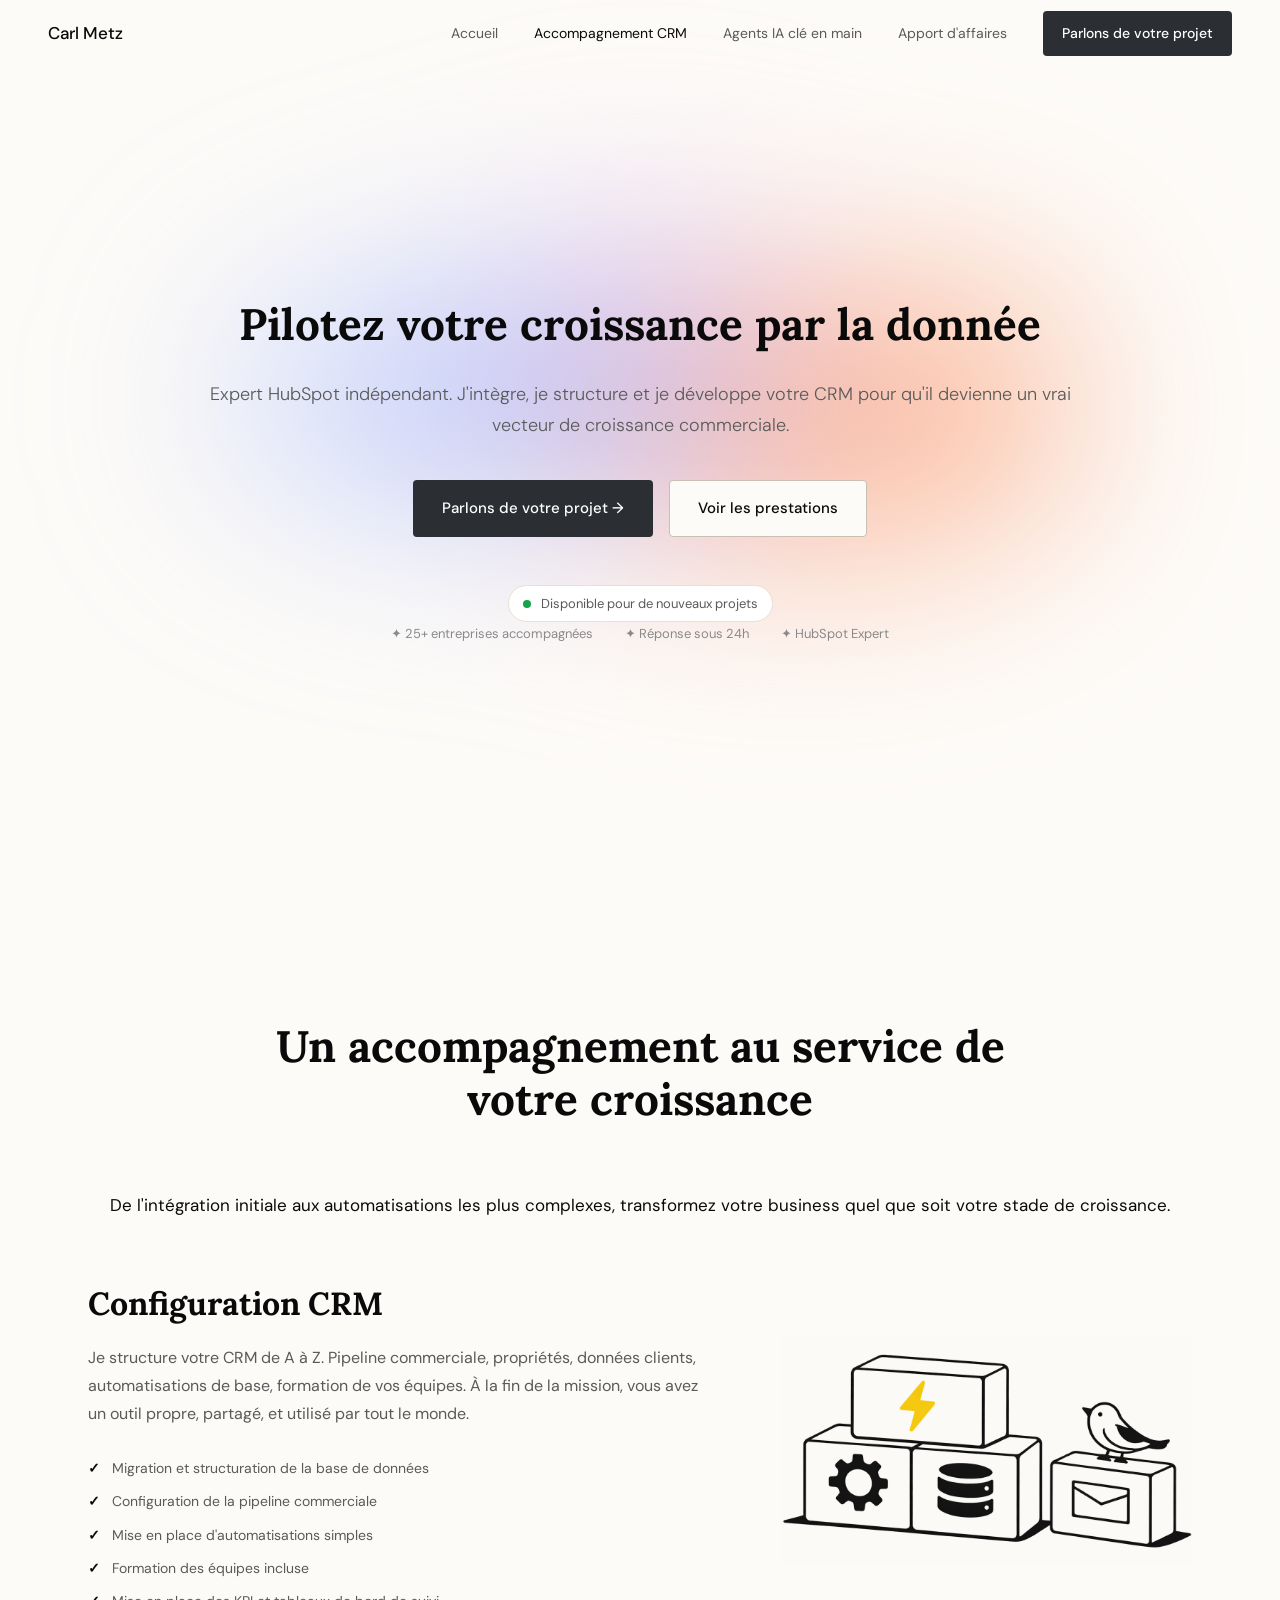
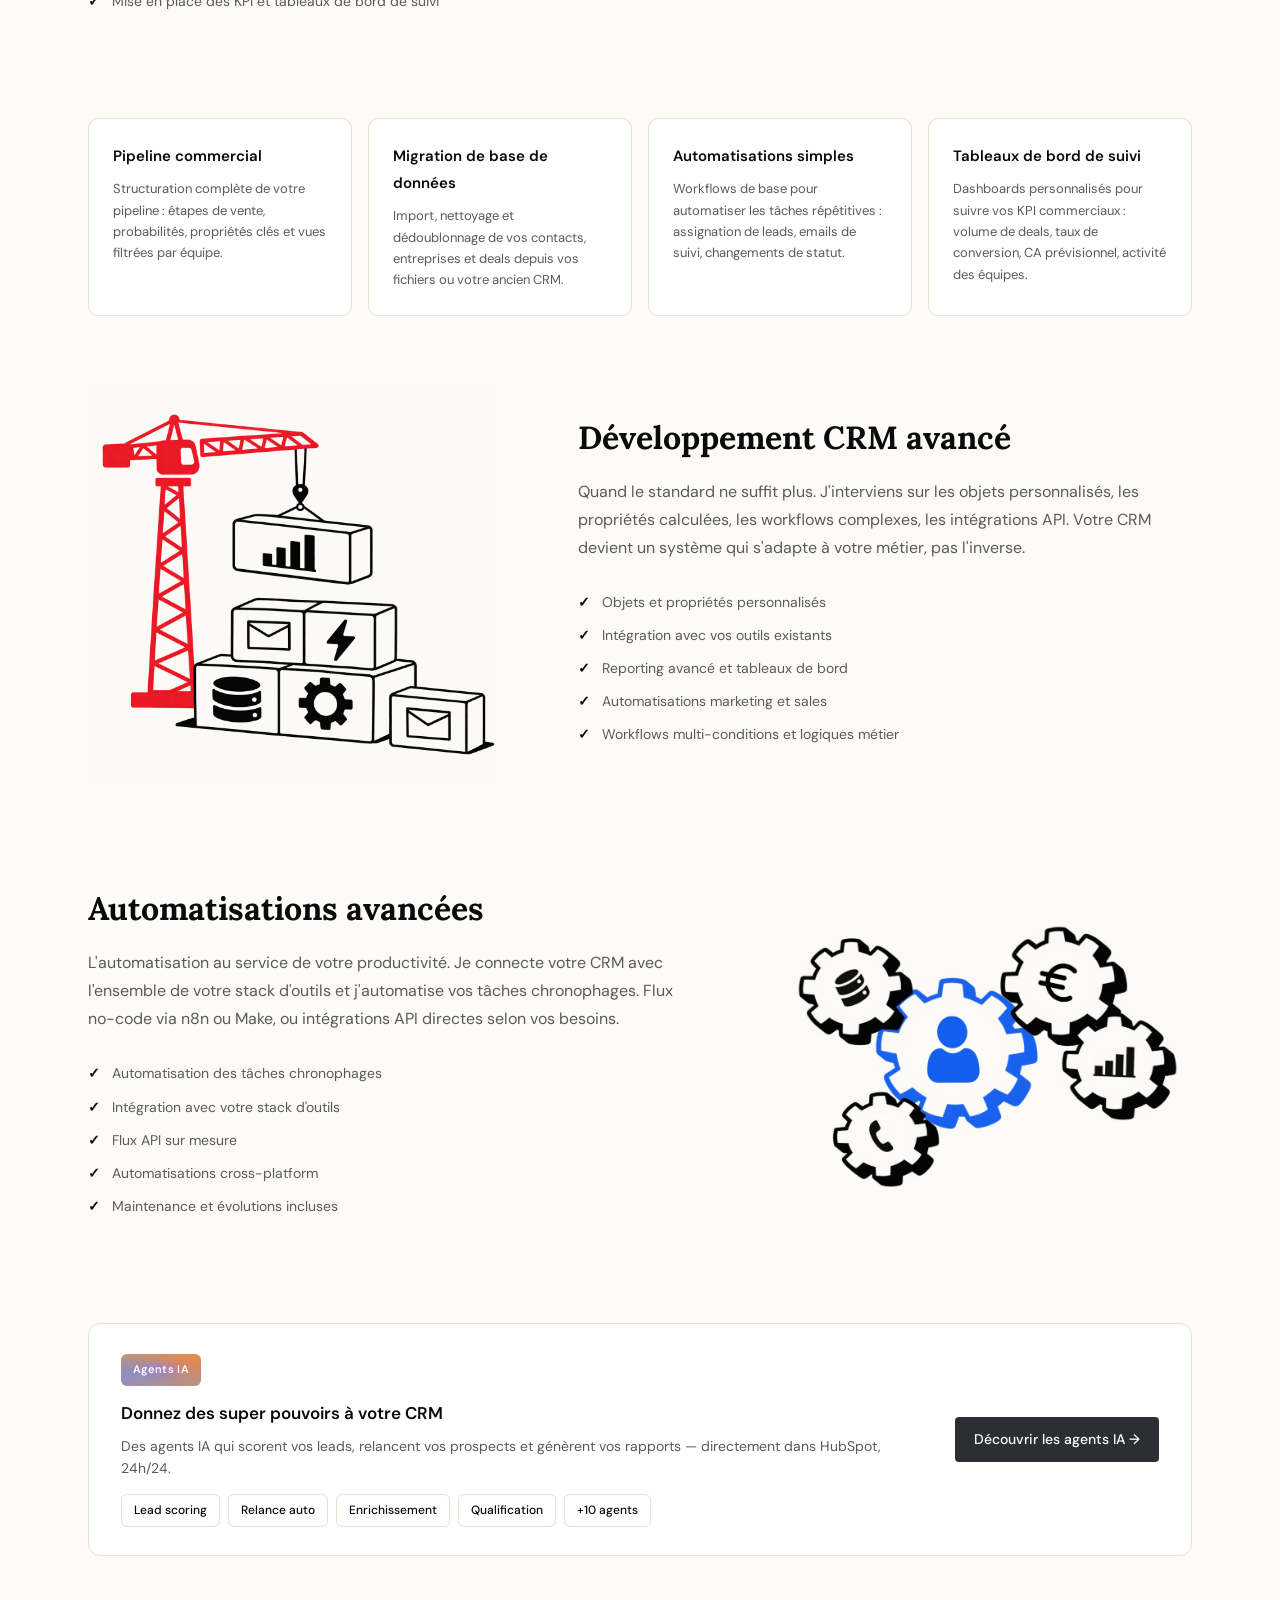
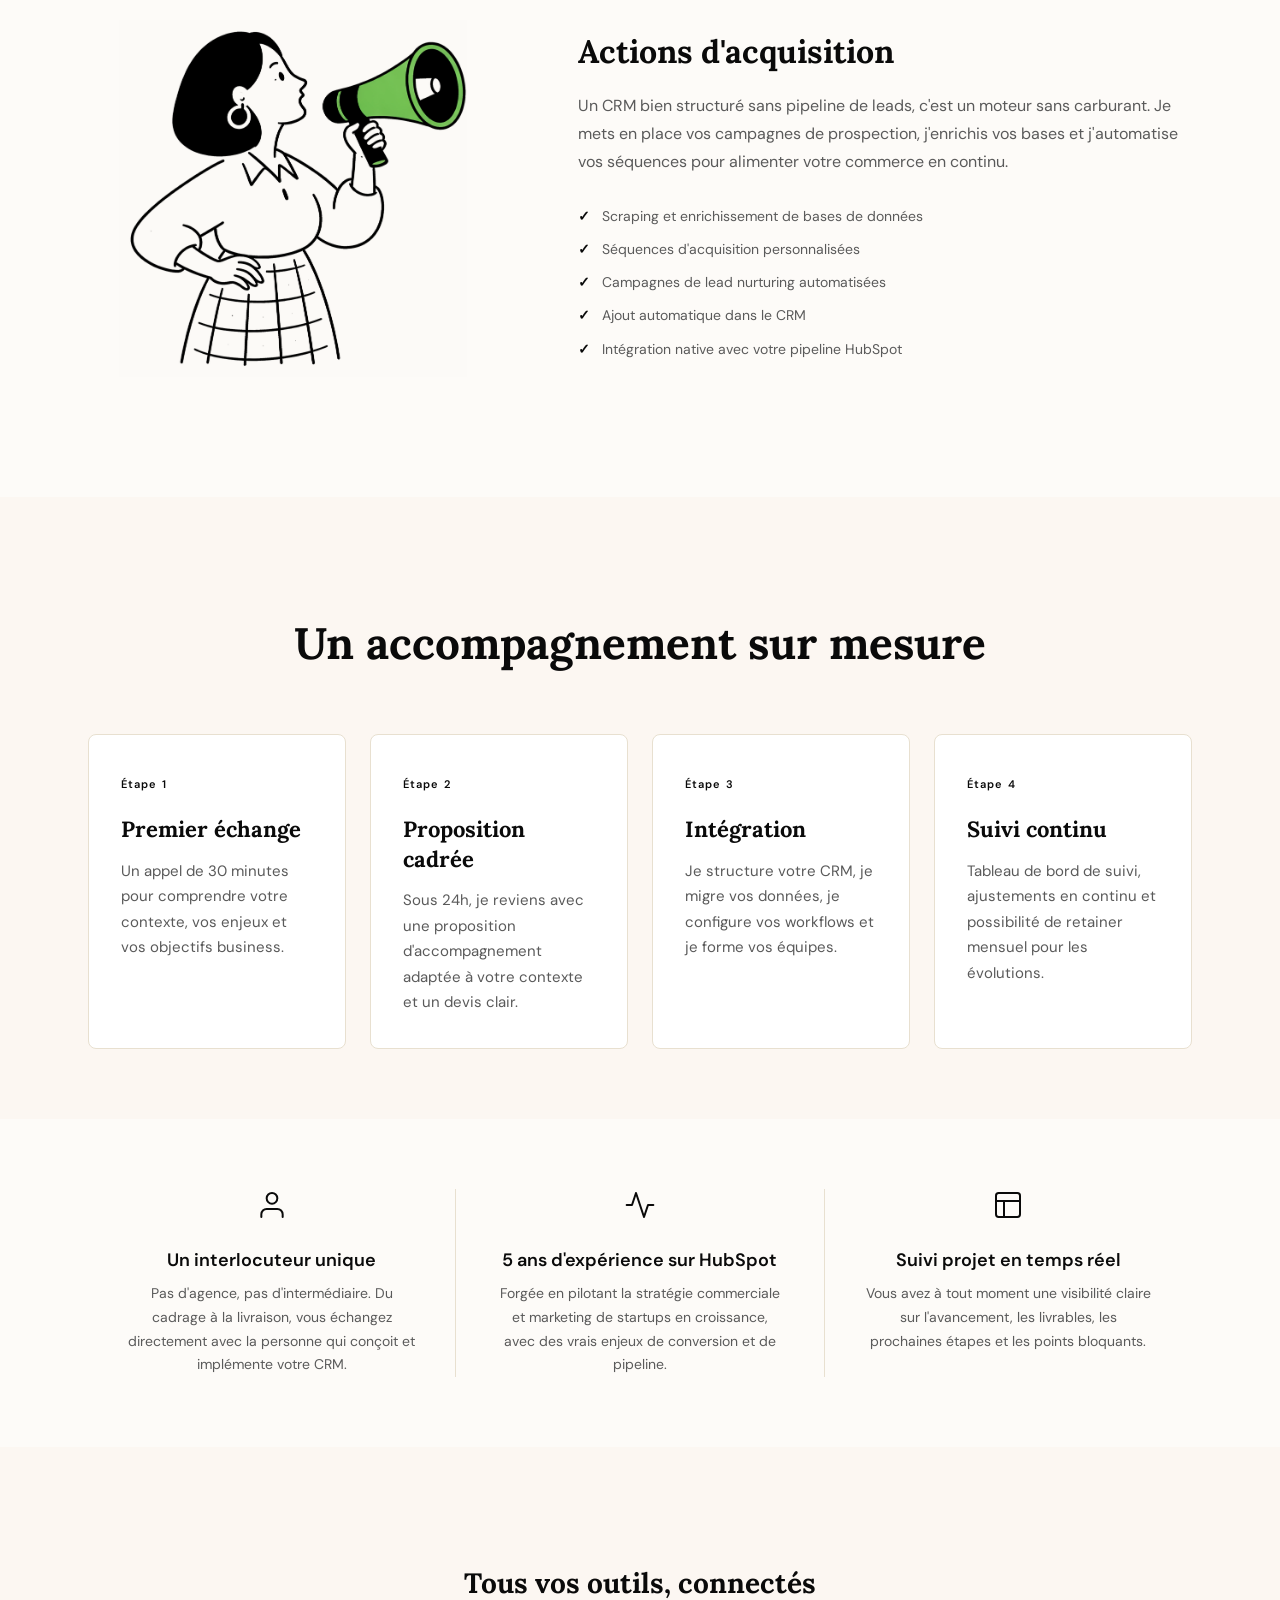
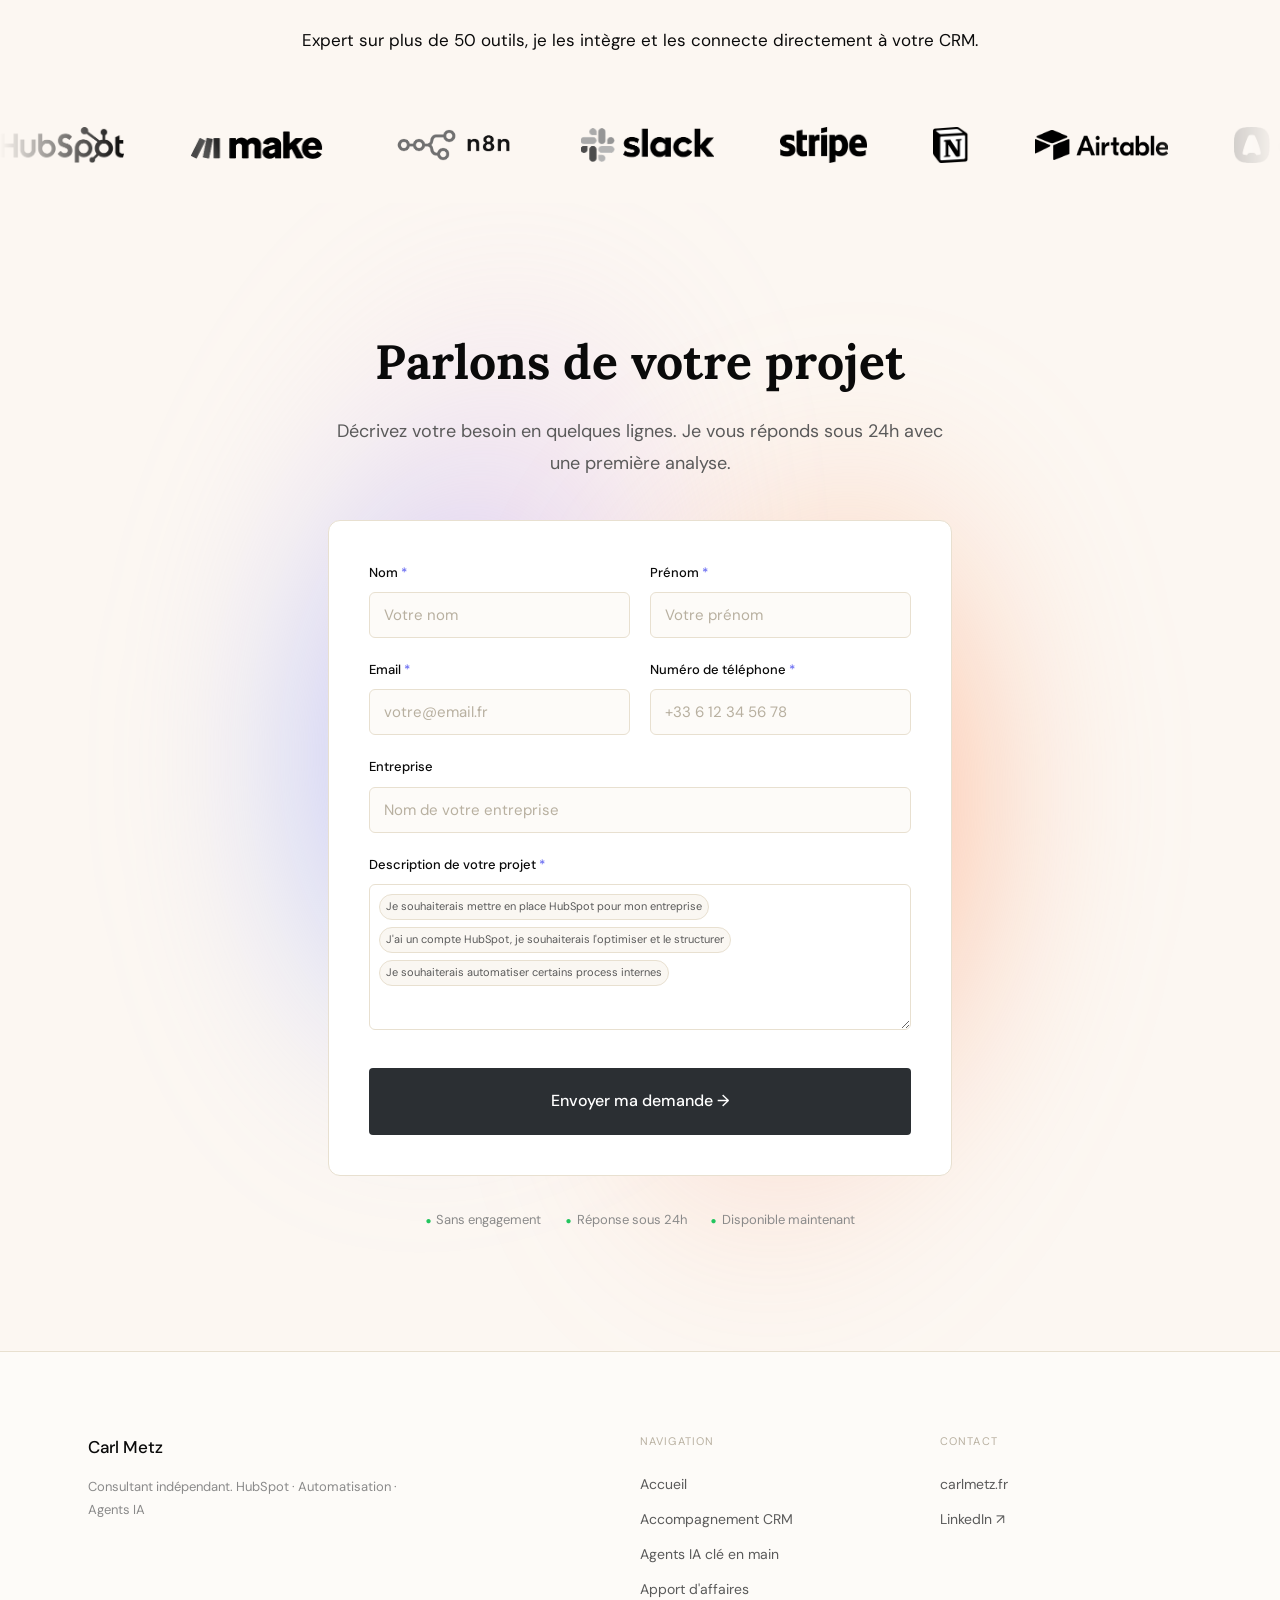
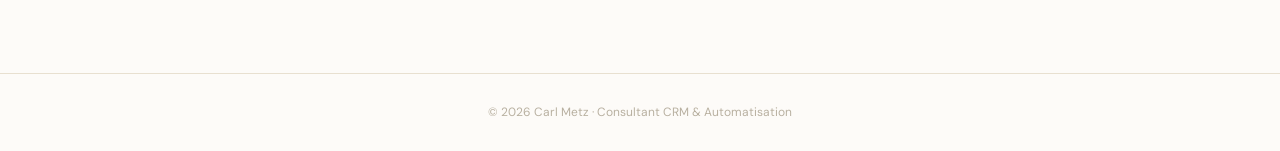
==== accompagnement-crm/index.html @ 0676c96d "Clean URLs: switch from .html files to folder-based routes - Move pages into their own folders (acco" ====
<!DOCTYPE html>
<html lang="fr">
<head>
  <meta charset="UTF-8">
  <title>Accompagnement CRM HubSpot, Carl Metz</title>
  <meta name="description" content="Expert HubSpot indépendant. J'intègre, je structure et je développe votre CRM pour qu'il devienne un vrai vecteur de croissance. Réponse sous 24h.">
  <meta name="viewport" content="width=device-width, initial-scale=1">
  <link rel="canonical" href="https://carlmetz.fr/accompagnement-crm">
  <meta property="og:title" content="Accompagnement CRM HubSpot, Carl Metz">
  <meta property="og:description" content="Expert HubSpot indépendant. J'intègre, je structure et je développe votre CRM pour qu'il devienne un vrai vecteur de croissance.">
  <link rel="preconnect" href="https://fonts.googleapis.com">
  <link rel="preconnect" href="https://fonts.gstatic.com" crossorigin>
  <link href="https://fonts.googleapis.com/css2?family=Lora:ital,wght@0,400;0,700;1,400;1,700&family=DM+Sans:wght@300;400;500;600&display=swap" rel="stylesheet">
  <link rel="stylesheet" href="../style.css">
</head>
<body>

  <!-- HEADER -->
  <header id="header">
    <div class="header-inner">
      <a href="../" class="brand">Carl Metz</a>
      <nav class="nav-desktop">
        <a href="../">Accueil</a>
        <a href="../accompagnement-crm/" class="active">Accompagnement CRM</a>
        <a href="../#agents-ia">Agents IA clé en main</a>
        <a href="../apport-affaires/">Apport d'affaires</a>
        <a href="#contact" class="btn btn-primary btn-sm">Parlons de votre projet</a>
      </nav>
      <button class="nav-toggle" aria-label="Menu">
        <span></span><span></span><span></span>
      </button>
    </div>
    <div class="nav-mobile">
      <a href="../">Accueil</a>
      <a href="../accompagnement-crm/">Accompagnement CRM</a>
      <a href="../#agents-ia">Agents IA clé en main</a>
      <a href="../apport-affaires/">Apport d'affaires</a>
      <a href="#contact">Parlons de votre projet</a>
    </div>
  </header>

  <!-- HERO -->
  <section class="hero reveal">
    <div class="container hero-centered">
      <h1>Pilotez votre croissance par la donnée</h1>
      <p class="lede">Expert HubSpot indépendant. J'intègre, je structure et je développe votre CRM pour qu'il devienne un vrai vecteur de croissance commerciale.</p>
      <div class="hero-ctas">
        <a href="#contact" class="btn btn-primary">Parlons de votre projet →</a>
        <a href="#prestations" class="btn btn-outline">Voir les prestations</a>
      </div>
      <div class="pill">
        <span class="pulse"></span>
        Disponible pour de nouveaux projets
      </div>
      <div class="badges">
        <span>✦ 25+ entreprises accompagnées</span>
        <span>✦ Réponse sous 24h</span>
        <span>✦ HubSpot Expert</span>
      </div>
    </div>
  </section>

  <!-- PRESTATIONS DÉTAILLÉES -->
  <section id="prestations" class="section reveal">
    <div class="container">
      <div class="section-head">
        <h2 class="section-title centered">Un accompagnement au service de votre croissance</h2>
        <p class="lede centered">De l'intégration initiale aux automatisations les plus complexes, transformez votre business quel que soit votre stade de croissance.</p>
      </div>

      <div class="presta-block">
        <div class="presta-text">
          <h3>Configuration CRM</h3>
          <p>Je structure votre CRM de A à Z. Pipeline commerciale, propriétés, données clients, automatisations de base, formation de vos équipes. À la fin de la mission, vous avez un outil propre, partagé, et utilisé par tout le monde.</p>
          <ul class="checks">
            <li>Migration et structuration de la base de données</li>
            <li>Configuration de la pipeline commerciale</li>
            <li>Mise en place d'automatisations simples</li>
            <li>Formation des équipes incluse</li>
            <li>Mise en place des KPI et tableaux de bord de suivi</li>
          </ul>
        </div>
        <div class="presta-visual presta-visual--plain">
          <div class="visual-frame">
            <img src="../Asset/CRM Brique small V3.png" alt="Configuration HubSpot" class="presta-visual-img presta-visual-img--darken">
          </div>
        </div>
      </div>

      <div class="deliverables-grid">
        <div class="deliverable-card">
          <h4>Pipeline commercial</h4>
          <p>Structuration complète de votre pipeline : étapes de vente, probabilités, propriétés clés et vues filtrées par équipe.</p>
        </div>
        <div class="deliverable-card">
          <h4>Migration de base de données</h4>
          <p>Import, nettoyage et dédoublonnage de vos contacts, entreprises et deals depuis vos fichiers ou votre ancien CRM.</p>
        </div>
        <div class="deliverable-card">
          <h4>Automatisations simples</h4>
          <p>Workflows de base pour automatiser les tâches répétitives : assignation de leads, emails de suivi, changements de statut.</p>
        </div>
        <div class="deliverable-card">
          <h4>Tableaux de bord de suivi</h4>
          <p>Dashboards personnalisés pour suivre vos KPI commerciaux : volume de deals, taux de conversion, CA prévisionnel, activité des équipes.</p>
        </div>
      </div>

      <div class="presta-block reverse">
        <div class="presta-text">
          <h3>Développement CRM avancé</h3>
          <p>Quand le standard ne suffit plus. J'interviens sur les objets personnalisés, les propriétés calculées, les workflows complexes, les intégrations API. Votre CRM devient un système qui s'adapte à votre métier, pas l'inverse.</p>
          <ul class="checks">
            <li>Objets et propriétés personnalisés</li>
            <li>Intégration avec vos outils existants</li>
            <li>Reporting avancé et tableaux de bord</li>
            <li>Automatisations marketing et sales</li>
            <li>Workflows multi-conditions et logiques métier</li>
          </ul>
        </div>
        <div class="presta-visual presta-visual--plain">
          <div class="visual-frame">
            <img src="../Asset/CRM Grue 3.png" alt="Développement CRM avancé" class="presta-visual-img presta-visual-img--darken">
          </div>
        </div>
      </div>

      <div class="presta-block">
        <div class="presta-text">
          <h3>Automatisations avancées</h3>
          <p>L'automatisation au service de votre productivité. Je connecte votre CRM avec l'ensemble de votre stack d'outils et j'automatise vos tâches chronophages. Flux no-code via n8n ou Make, ou intégrations API directes selon vos besoins.</p>
          <ul class="checks">
            <li>Automatisation des tâches chronophages</li>
            <li>Intégration avec votre stack d'outils</li>
            <li>Flux API sur mesure</li>
            <li>Automatisations cross-platform</li>
            <li>Maintenance et évolutions incluses</li>
          </ul>
        </div>
        <div class="presta-visual presta-visual--plain">
          <div class="visual-frame">
            <img src="../Asset/Engrenage 2.jpg" alt="Automatisations avancées" class="presta-visual-img presta-visual-img--darken" style="width: 93%;">
          </div>
        </div>
      </div>

      <!-- BLOC IA SUPERPOWER -->
      <div class="superpower-block">
        <div class="superpower-left">
          <span class="superpower-badge">Agents IA</span>
          <h4>Donnez des super pouvoirs à votre CRM</h4>
          <p>Des agents IA qui scorent vos leads, relancent vos prospects et génèrent vos rapports — directement dans HubSpot, 24h/24.</p>
          <div class="superpower-tags">
            <span class="superpower-tag">Lead scoring</span>
            <span class="superpower-tag">Relance auto</span>
            <span class="superpower-tag">Enrichissement</span>
            <span class="superpower-tag">Qualification</span>
            <span class="superpower-tag">+10 agents</span>
          </div>
        </div>
        <a href="../#agents-ia" class="btn btn-primary btn-sm">Découvrir les agents IA →</a>
      </div>

      <div class="presta-block reverse">
        <div class="presta-text">
          <h3>Actions d'acquisition</h3>
          <p>Un CRM bien structuré sans pipeline de leads, c'est un moteur sans carburant. Je mets en place vos campagnes de prospection, j'enrichis vos bases et j'automatise vos séquences pour alimenter votre commerce en continu.</p>
          <ul class="checks">
            <li>Scraping et enrichissement de bases de données</li>
            <li>Séquences d'acquisition personnalisées</li>
            <li>Campagnes de lead nurturing automatisées</li>
            <li>Ajout automatique dans le CRM</li>
            <li>Intégration native avec votre pipeline HubSpot</li>
          </ul>
        </div>
        <div class="presta-visual presta-visual--plain">
          <div class="visual-frame">
            <img src="../Asset/Megaphone.jpg" alt="Actions d'acquisition" class="presta-visual-img presta-visual-img--darken" style="width: 85%;">
          </div>
        </div>
      </div>
    </div>
  </section>

  <!-- PROCESS -->
  <section class="section section-alt reveal" style="padding-bottom: 70px;">
    <div class="container">
      <div class="section-head">
        <h2 class="section-title centered">Un accompagnement sur mesure</h2>
      </div>
      <div class="grid-4">
        <div class="card">
          <span class="card-number">Étape 1</span>
          <h3>Premier échange</h3>
          <p>Un appel de 30 minutes pour comprendre votre contexte, vos enjeux et vos objectifs business.</p>
        </div>
        <div class="card">
          <span class="card-number">Étape 2</span>
          <h3>Proposition cadrée</h3>
          <p>Sous 24h, je reviens avec une proposition d'accompagnement adaptée à votre contexte et un devis clair.</p>
        </div>
        <div class="card">
          <span class="card-number">Étape 3</span>
          <h3>Intégration</h3>
          <p>Je structure votre CRM, je migre vos données, je configure vos workflows et je forme vos équipes.</p>
        </div>
        <div class="card">
          <span class="card-number">Étape 4</span>
          <h3>Suivi continu</h3>
          <p>Tableau de bord de suivi, ajustements en continu et possibilité de retainer mensuel pour les évolutions.</p>
        </div>
      </div>
    </div>
  </section>

  <!-- POURQUOI MOI -->
  <section class="section reveal" style="padding-top: 70px; padding-bottom: 70px;">
    <div class="container">
      <div class="pillars">
        <div class="pillar">
          <svg class="pillar-icon" viewBox="0 0 24 24" fill="none" stroke="currentColor" stroke-width="1.5" stroke-linecap="round" stroke-linejoin="round"><path d="M20 21v-2a4 4 0 0 0-4-4H8a4 4 0 0 0-4 4v2"/><circle cx="12" cy="7" r="4"/></svg>
          <h3>Un interlocuteur unique</h3>
          <p>Pas d'agence, pas d'intermédiaire. Du cadrage à la livraison, vous échangez directement avec la personne qui conçoit et implémente votre CRM.</p>
        </div>
        <div class="pillar-sep"></div>
        <div class="pillar">
          <svg class="pillar-icon" viewBox="0 0 24 24" fill="none" stroke="currentColor" stroke-width="1.5" stroke-linecap="round" stroke-linejoin="round"><polyline points="22 12 18 12 15 21 9 3 6 12 2 12"/></svg>
          <h3>5 ans d'expérience sur HubSpot</h3>
          <p>Forgée en pilotant la stratégie commerciale et marketing de startups en croissance, avec des vrais enjeux de conversion et de pipeline.</p>
        </div>
        <div class="pillar-sep"></div>
        <div class="pillar">
          <svg class="pillar-icon" viewBox="0 0 24 24" fill="none" stroke="currentColor" stroke-width="1.5" stroke-linecap="round" stroke-linejoin="round"><rect x="3" y="3" width="18" height="18" rx="2" ry="2"/><line x1="3" y1="9" x2="21" y2="9"/><line x1="9" y1="21" x2="9" y2="9"/></svg>
          <h3>Suivi projet en temps réel</h3>
          <p>Vous avez à tout moment une visibilité claire sur l'avancement, les livrables, les prochaines étapes et les points bloquants.</p>
        </div>
      </div>
    </div>
  </section>

  <!-- STACK TECHNIQUE -->
  <section class="section section-alt reveal" style="padding-bottom: 40px;">
    <div class="container center">
      <h2 class="section-title centered" style="margin-bottom: 24px; font-size: 28px;">Tous vos outils, connectés</h2>
      <p class="lede centered" style="margin-bottom: 72px;">Expert sur plus de 50 outils, je les intègre et les connecte directement à votre CRM.</p>
    </div>
    <div class="tools-marquee">
        <div class="tools-track">
          <img src="../Asset/Tools/Hubspot.png" alt="HubSpot">
          <img src="../Asset/Tools/Make.png" alt="Make">
          <img src="../Asset/Tools/N8N.png" alt="n8n">
          <img src="../Asset/Tools/Slack.png" alt="Slack">
          <img src="../Asset/Tools/Stripe.png" alt="Stripe">
          <img src="../Asset/Tools/Notion.png" alt="Notion">
          <img src="../Asset/Tools/Airtable.png" alt="Airtable">
          <img src="../Asset/Tools/Aircall.png" alt="Aircall">
          <img src="../Asset/Tools/Pennylane.png" alt="Pennylane">
          <img src="../Asset/Tools/Bubble.png" alt="Bubble">
          <img src="../Asset/Tools/Wrike.png" alt="Wrike">
          <!-- Duplicated for infinite loop -->
          <img src="../Asset/Tools/Hubspot.png" alt="HubSpot" aria-hidden="true">
          <img src="../Asset/Tools/Make.png" alt="Make" aria-hidden="true">
          <img src="../Asset/Tools/N8N.png" alt="n8n" aria-hidden="true">
          <img src="../Asset/Tools/Slack.png" alt="Slack" aria-hidden="true">
          <img src="../Asset/Tools/Stripe.png" alt="Stripe" aria-hidden="true">
          <img src="../Asset/Tools/Notion.png" alt="Notion" aria-hidden="true">
          <img src="../Asset/Tools/Airtable.png" alt="Airtable" aria-hidden="true">
          <img src="../Asset/Tools/Aircall.png" alt="Aircall" aria-hidden="true">
          <img src="../Asset/Tools/Pennylane.png" alt="Pennylane" aria-hidden="true">
          <img src="../Asset/Tools/Bubble.png" alt="Bubble" aria-hidden="true">
          <img src="../Asset/Tools/Wrike.png" alt="Wrike" aria-hidden="true">
        </div>
      </div>
  </section>

  <!-- CTA FINAL (loaded from component) -->
  <div data-component="contact-section"></div>

  <!-- FOOTER -->
  <footer>
    <div class="container footer-grid">
      <div>
        <div class="brand">Carl Metz</div>
        <p class="footer-tag">Consultant indépendant. HubSpot · Automatisation · Agents IA</p>
      </div>
      <div>
        <p class="footer-head">Navigation</p>
        <ul>
          <li><a href="../">Accueil</a></li>
          <li><a href="../accompagnement-crm/">Accompagnement CRM</a></li>
          <li><a href="../#agents-ia">Agents IA clé en main</a></li>
          <li><a href="../apport-affaires/">Apport d'affaires</a></li>
        </ul>
      </div>
      <div>
        <p class="footer-head">Contact</p>
        <ul>
          <li>carlmetz.fr</li>
          <li><a href="https://linkedin.com/in/carl-metz" target="_blank" rel="noopener">LinkedIn ↗</a></li>
        </ul>
      </div>
    </div>
    <div class="footer-bottom">© 2026 Carl Metz · Consultant CRM & Automatisation</div>
  </footer>

  <script src="../components/loader.js"></script>
  <script src="../script.js"></script>
  <script src="../tracker.js"></script>
</body>
</html>
---- style.css ----
/* ============================================
   PALETTE
   ----
   bg-main:    #FDFBF8  (cream)
   bg-alt:     #F5F0E5  (slightly darker cream)
   bg-card:    #FFFFFF
   border:     #E8E0D0  (warm beige)
   text-1:     #0a0a0a  (near black)
   text-2:     #5a5a5a  (mid gray)
   text-3:     #8a8a8a  (light gray)
   text-4:     #b8b0a0  (very muted, warm)
   accent:     #6366f1  (indigo)
   success:    #16a34a
   ============================================ */

/* ============================================
   RESET & BASE
   ============================================ */
*, *::before, *::after { box-sizing: border-box; margin: 0; padding: 0; }
html { scroll-behavior: smooth; }
body {
  background: #FDFBF8;
  color: #0a0a0a;
  font-family: 'DM Sans', -apple-system, BlinkMacSystemFont, sans-serif;
  font-size: 17px;
  line-height: 1.8;
  font-weight: 400;
  -webkit-font-smoothing: antialiased;
  overflow-x: hidden;
}
a { color: inherit; text-decoration: none; }
ul { list-style: none; }
button { background: none; border: none; color: inherit; cursor: pointer; font: inherit; }
img { max-width: 100%; display: block; }

h1, h2, h3 {
  font-family: 'Lora', Georgia, serif;
  font-weight: 700;
  font-style: normal;
  color: #0a0a0a;
  line-height: 1.2;
}

/* ============================================
   LAYOUT
   ============================================ */
.container {
  max-width: 1200px;
  margin: 0 auto;
  padding: 0 48px;
}
.container.narrow { max-width: 720px; }
.container.center { text-align: center; }

.section {
  padding: 120px 0;
}
.section-alt { background: #FCF7F2; }

.section-head {
  text-align: center;
  margin-bottom: 64px;
}
.section-title {
  font-family: 'Lora', serif;
  font-weight: 700;
  font-size: 44px;
  line-height: 1.2;
  color: #0a0a0a;
}
.section-title.centered { text-align: center; margin: 0 auto 64px; max-width: 820px; }

.label {
  display: inline-block;
  font-family: 'DM Sans', sans-serif;
  font-size: 11px;
  font-weight: 500;
  color: #6366f1;
  letter-spacing: 0.1em;
  text-transform: uppercase;
  margin-bottom: 20px;
}

/* ============================================
   BUTTONS
   ============================================ */
.btn {
  display: inline-block;
  font-family: 'DM Sans', sans-serif;
  font-size: 15px;
  font-weight: 500;
  padding: 14px 28px;
  border-radius: 4px;
  border: 1px solid transparent;
  transition: all 0.2s ease;
  cursor: pointer;
}
.btn-primary {
  background: #2b2f33;
  color: #ffffff;
}
.btn-primary:hover { background: #1a1d20; }
.btn-outline {
  background: #FDFBF8;
  border: 1px solid #c8c0b0;
  color: #0a0a0a;
}
.btn-outline:hover { border-color: #0a0a0a; }
.btn-sm { padding: 9px 18px; font-size: 14px; }
.btn-lg { padding: 18px 36px; font-size: 16px; }
.btn-block { width: 100%; }

/* ============================================
   HEADER
   ============================================ */
#header {
  position: fixed;
  top: 0; left: 0; right: 0;
  z-index: 100;
  height: 68px;
  background: transparent;
  border-bottom: 1px solid transparent;
  transition: background 0.3s ease, border-color 0.3s ease;
}
#header.scrolled {
  background: rgba(253, 251, 248, 0.9);
  border-bottom-color: #E8E0D0;
  backdrop-filter: blur(8px);
}
.header-inner {
  max-width: 1400px;
  height: 100%;
  margin: 0 auto;
  padding: 0 48px;
  display: flex;
  align-items: center;
  justify-content: space-between;
}
.brand {
  font-family: 'DM Sans', sans-serif;
  font-weight: 500;
  font-size: 17px;
  color: #0a0a0a;
}
.nav-desktop {
  display: flex;
  align-items: center;
  gap: 36px;
}
.nav-desktop a {
  font-family: 'DM Sans', sans-serif;
  font-size: 14px;
  color: #5a5a5a;
  transition: color 0.2s;
}
.nav-desktop a:hover { color: #0a0a0a; }
.nav-desktop a.active { color: #0a0a0a; }
.nav-desktop a.btn { color: #fff; }
.nav-desktop a.btn:hover { color: #fff; }

.nav-toggle {
  display: none;
  flex-direction: column;
  gap: 5px;
  padding: 8px;
}
.nav-toggle span {
  display: block;
  width: 22px;
  height: 2px;
  background: #0a0a0a;
  transition: 0.3s;
}
.nav-mobile {
  display: none;
  position: fixed;
  top: 68px; left: 0; right: 0;
  background: #FDFBF8;
  border-bottom: 1px solid #E8E0D0;
  padding: 24px 48px 32px;
  flex-direction: column;
  gap: 20px;
}
.nav-mobile.open { display: flex; }
.nav-mobile a {
  font-family: 'DM Sans', sans-serif;
  font-size: 17px;
  color: #0a0a0a;
  padding: 8px 0;
  border-bottom: 1px solid #E8E0D0;
}

/* ============================================
   HERO
   ============================================ */
.hero {
  position: relative;
  min-height: 100vh;
  display: flex;
  align-items: center;
  padding: 140px 0 80px;
  overflow: hidden;
  isolation: isolate;
}
/* Colored gradient blobs concentrés au centre */
.hero::before {
  content: "";
  position: absolute;
  top: 44%;
  left: 50%;
  width: 70%;
  height: 75%;
  transform: translate(-50%, -50%);
  z-index: -1;
  background:
    radial-gradient(ellipse at 30% 50%, rgba(150, 175, 255, 0.70) 0%, transparent 38%),
    radial-gradient(ellipse at 50% 45%, rgba(215, 170, 235, 0.65) 0%, transparent 40%),
    radial-gradient(ellipse at 68% 55%, rgba(255, 165, 120, 0.70) 0%, transparent 40%),
    radial-gradient(ellipse at 80% 50%, rgba(245, 140, 100, 0.55) 0%, transparent 38%);
  filter: blur(90px);
  pointer-events: none;
}
.hero-centered {
  max-width: 1200px;
  margin: 0 auto;
  text-align: center;
  display: flex;
  flex-direction: column;
  align-items: center;
}
.pill {
  display: inline-flex;
  align-items: center;
  gap: 10px;
  padding: 6px 14px;
  border-radius: 99px;
  border: 1px solid #E8E0D0;
  background: #FFFFFF;
  color: #5a5a5a;
  font-size: 13px;
  font-family: 'DM Sans', sans-serif;
  margin-top: 8px;
  margin-bottom: 0;
}
.pulse {
  width: 8px;
  height: 8px;
  background: #16a34a;
  border-radius: 50%;
  animation: pulse 2s ease-in-out infinite;
}
@keyframes pulse {
  0%, 100% { transform: scale(1); opacity: 1; }
  50% { transform: scale(1.3); opacity: 0.5; }
}
.hero h1 {
  font-family: 'Lora', serif;
  font-weight: 700;
  font-size: 44px;
  line-height: 1.2;
  color: #0a0a0a;
  margin-bottom: 28px;
  max-width: 1200px;
}
.hero .lede {
  font-family: 'DM Sans', sans-serif;
  font-weight: 300;
  font-size: 18px;
  color: #5a5a5a;
  max-width: 900px;
  line-height: 1.7;
  margin-bottom: 40px;
}
.lede strong {
  font-weight: 700;
  color: #333333;
}
.hero-ctas {
  display: flex;
  gap: 16px;
  margin-bottom: 40px;
  flex-wrap: wrap;
  justify-content: center;
}
.badges {
  display: flex;
  gap: 32px;
  flex-wrap: wrap;
  justify-content: center;
  font-family: 'DM Sans', sans-serif;
  font-size: 13px;
  color: #8a8a8a;
  margin-bottom: 16px;
}

/* ============================================
   PAGE SUB-HERO (sub-pages)
   ============================================ */
.page-eyebrow {
  display: inline-block;
  font-family: 'DM Sans', sans-serif;
  font-size: 12px;
  font-weight: 500;
  color: #6366f1;
  letter-spacing: 0.12em;
  text-transform: uppercase;
  margin-bottom: 24px;
  padding: 6px 14px;
  border: 1px solid #E8E0D0;
  background: rgba(255, 255, 255, 0.6);
  border-radius: 99px;
}

.big-intro {
  font-family: 'DM Sans', sans-serif;
  font-size: 19px;
  color: #5a5a5a;
  line-height: 1.75;
  margin-top: 24px;
}

/* ============================================
   PRESTATIONS BLOCKS (alternating)
   ============================================ */
.presta-block {
  display: grid;
  grid-template-columns: 3fr 2fr;
  gap: 80px;
  align-items: center;
  margin-bottom: 100px;
}
.presta-block:last-child { margin-bottom: 0; }
.presta-block.reverse {
  grid-template-columns: 2fr 3fr;
}
.presta-block.reverse .presta-text { order: 2; }
.presta-block.reverse .presta-visual { order: 1; }

.presta-num {
  display: inline-block;
  font-family: 'DM Sans', sans-serif;
  font-size: 12px;
  font-weight: 600;
  color: #6366f1;
  letter-spacing: 0.12em;
  margin-bottom: 16px;
}
.presta-text h3 {
  font-family: 'Lora', serif;
  font-weight: 700;
  font-size: 32px;
  color: #0a0a0a;
  margin-bottom: 20px;
  line-height: 1.25;
}
.presta-text p {
  font-family: 'DM Sans', sans-serif;
  font-size: 16px;
  color: #5a5a5a;
  line-height: 1.75;
  margin-bottom: 24px;
}

.visual-frame {
  width: 100%;
  aspect-ratio: 4 / 3;
  background: #FFFFFF;
  border: 1px solid #E8E0D0;
  border-radius: 12px;
  display: flex;
  flex-direction: column;
  align-items: center;
  justify-content: center;
  gap: 16px;
}
.visual-icon {
  font-family: 'Lora', serif;
  font-size: 64px;
  color: #6366f1;
  line-height: 1;
}
.visual-label {
  font-family: 'DM Sans', sans-serif;
  font-size: 14px;
  color: #8a8a8a;
}

.presta-cards {
  margin-top: 70px;
  margin-bottom: 80px;
}
.presta-card {
  background: #FFFFFF;
  border: 1px solid #E8E0D0;
  border-radius: 10px;
  padding: 28px 24px;
}
.presta-card-icon {
  width: 36px;
  height: 36px;
  color: #0a0a0a;
  margin-bottom: 16px;
}
.presta-card-icon svg {
  width: 100%;
  height: 100%;
}
.presta-card h4 {
  font-family: 'Lora', serif;
  font-weight: 700;
  font-size: 20px;
  color: #0a0a0a;
  margin-bottom: 8px;
  line-height: 1.3;
}
.presta-card p {
  font-family: 'DM Sans', sans-serif;
  font-size: 15px;
  color: #5a5a5a;
  line-height: 1.6;
  margin: 0;
}

/* AGENTS CAROUSEL */
.agents-intro {
  font-family: 'Lora', serif;
  font-size: 32px;
  font-weight: 700;
  color: #0a0a0a;
  text-align: center;
  max-width: 900px;
  margin: 0 auto 40px;
  line-height: 1.3;
}
.agents-carousel {
  overflow: hidden;
  padding: 8px 0;
  margin-left: calc(-50vw + 50%);
  margin-right: calc(-50vw + 50%);
  width: 100vw;
}
.agents-track {
  display: flex;
  gap: 20px;
  animation: agents-scroll 80s linear infinite;
  width: max-content;
}
@keyframes agents-scroll {
  0% { transform: translateX(0); }
  100% { transform: translateX(-50%); }
}
.agent-card {
  flex-shrink: 0;
  width: 320px;
  background: #fff;
  border: 1px solid #E8E0D0;
  border-radius: 10px;
  padding: 24px;
}
.agent-card-icon {
  width: 32px;
  height: 32px;
  color: #0a0a0a;
  margin-bottom: 14px;
}
.agent-card-icon svg {
  width: 100%;
  height: 100%;
}
.agent-card h4 {
  font-family: 'Lora', serif;
  font-weight: 700;
  font-size: 18px;
  color: #0a0a0a;
  margin-bottom: 6px;
}
.agent-card p {
  font-family: 'DM Sans', sans-serif;
  font-size: 14px;
  color: #5a5a5a;
  line-height: 1.5;
  margin-bottom: 12px;
}
.agent-tag {
  display: inline-block;
  font-family: 'DM Sans', sans-serif;
  font-size: 11px;
  font-weight: 500;
  color: #ffffff;
  background: #0a0a0a;
  border-radius: 4px;
  padding: 3px 8px;
  margin-bottom: 10px;
}
.agent-price {
  font-family: 'DM Sans', sans-serif;
  font-size: 13px;
  font-weight: 600;
  color: #0a0a0a;
}

/* CATALOGUE BLOCK */
.catalogue-block {
  max-width: 85%;
  margin: 64px auto 0;
  background: #ffffff;
  border: 1px solid #E8E0D0;
  border-radius: 12px;
  padding: 48px 56px;
  text-align: center;
}
.catalogue-block h3 {
  font-family: 'Lora', serif;
  font-weight: 700;
  font-size: 28px;
  color: #0a0a0a;
  margin-bottom: 8px;
}
.catalogue-block p {
  font-family: 'DM Sans', sans-serif;
  font-size: 15px;
  color: #5a5a5a;
  margin-bottom: 32px;
}
.catalogue-content {
  display: grid;
  grid-template-columns: 2fr 3fr;
  gap: 52px;
  align-items: center;
}
.catalogue-visual img {
  width: 100%;
  height: auto;
  border-radius: 8px;
  display: block;
  mix-blend-mode: multiply;
  filter: contrast(1.05);
}
.catalogue-form input,
.catalogue-form .btn {
  width: 100%;
  padding: 14px 16px;
  border-radius: 6px;
  font-size: 15px;
  font-family: 'DM Sans', sans-serif;
}
.catalogue-form input {
  border: 1px solid #E8E0D0;
  background: #FDFBF8;
  color: #0a0a0a;
  transition: border-color 0.2s;
  margin-bottom: 10px;
}
.catalogue-form input::placeholder {
  color: #999;
}
.catalogue-form input:focus {
  outline: none;
  border-color: #0a0a0a;
}
.btn-white {
  background: #0a0a0a;
  color: #ffffff;
  font-weight: 600;
  border: 1px solid #0a0a0a;
  transition: background 0.4s ease, border-color 0.4s ease, transform 0.2s ease;
}
.btn-white:hover {
  background: #333;
}
.btn.btn-sent {
  background: #16a34a !important;
  border-color: #16a34a !important;
  color: #ffffff !important;
  pointer-events: none;
  animation: btn-sent-pop 0.5s ease;
}
.btn-check {
  display: inline-block;
  margin-right: 6px;
  font-weight: 700;
  animation: btn-check-in 0.5s cubic-bezier(0.34, 1.56, 0.64, 1);
}
@keyframes btn-sent-pop {
  0%   { transform: scale(1); }
  40%  { transform: scale(1.04); }
  100% { transform: scale(1); }
}
@keyframes btn-check-in {
  0%   { transform: scale(0) rotate(-90deg); opacity: 0; }
  60%  { transform: scale(1.3) rotate(0deg);  opacity: 1; }
  100% { transform: scale(1) rotate(0deg);    opacity: 1; }
}
/* catalogue responsive handled in main responsive block below */

.presta-visual--plain {
  background: #FDFBF8;
  border: none;
  isolation: isolate;
}
.presta-visual--plain .visual-frame {
  background: transparent;
  border: none;
}
.presta-visual--plain img {
  width: 100%;
  height: auto;
  display: block;
}
.presta-visual-img--darken {
  mix-blend-mode: multiply;
}

/* ============================================
   COMMISSION BLOCK (apport-affaires)
   ============================================ */
.commission-block {
  display: grid;
  grid-template-columns: 1.3fr 1fr;
  gap: 80px;
  align-items: center;
}
.commission-text h2 {
  font-family: 'Lora', serif;
  font-weight: 700;
  font-size: 40px;
  color: #0a0a0a;
  margin: 16px 0 20px;
  line-height: 1.2;
}
.commission-text p {
  font-family: 'DM Sans', sans-serif;
  font-size: 16px;
  color: #5a5a5a;
  line-height: 1.75;
  margin-bottom: 24px;
}
.commission-card {
  background: #FFFFFF;
  border: 1px solid #E8E0D0;
  border-radius: 16px;
  padding: 56px 40px;
  display: flex;
  flex-direction: column;
  align-items: center;
  text-align: center;
  gap: 6px;
}
.commission-num {
  font-family: 'Lora', serif;
  font-weight: 700;
  font-size: 96px;
  color: #6366f1;
  line-height: 1;
  margin-bottom: 4px;
}
.commission-label {
  font-family: 'DM Sans', sans-serif;
  font-size: 16px;
  font-weight: 500;
  color: #0a0a0a;
}
.commission-sep {
  display: block;
  width: 40px;
  height: 1px;
  background: #E8E0D0;
  margin: 18px 0;
}
.commission-meta {
  font-family: 'DM Sans', sans-serif;
  font-size: 13px;
  color: #8a8a8a;
  line-height: 1.5;
}

/* ============================================
   STACK GRID (agents page)
   ============================================ */
.stack-grid {
  display: grid;
  grid-template-columns: repeat(3, 1fr);
  gap: 20px;
}
.stack-item {
  background: #FFFFFF;
  border: 1px solid #E8E0D0;
  border-radius: 8px;
  padding: 24px 28px;
  display: flex;
  flex-direction: column;
  gap: 6px;
  transition: border-color 0.2s;
}
.stack-item:hover { border-color: #6366f1; }
.stack-item strong {
  font-family: 'DM Sans', sans-serif;
  font-size: 16px;
  font-weight: 600;
  color: #0a0a0a;
}
.stack-item span {
  font-family: 'DM Sans', sans-serif;
  font-size: 13px;
  color: #8a8a8a;
}

/* ============================================
   ABOUT PHOTO (reused placeholder)
   ============================================ */
.about-photo { display: flex; flex-direction: column; align-items: center; }
.photo-frame {
  width: 100%;
  max-width: 340px;
  aspect-ratio: 3 / 4;
  background: #FFFFFF;
  border: 1px solid #E8E0D0;
  border-radius: 12px;
  display: flex;
  align-items: center;
  justify-content: center;
}
.photo-frame.square { aspect-ratio: 1 / 1; }
.photo-frame { overflow: hidden; }
.photo-frame img {
  width: 100%;
  height: 100%;
  object-fit: cover;
  border-radius: 12px;
}
.initials {
  font-family: 'Lora', serif;
  font-size: 48px;
  color: #d4ccba;
}
.photo-note {
  font-family: 'DM Sans', sans-serif;
  font-size: 12px;
  color: #b8b0a0;
  margin-top: 16px;
  text-align: center;
}

/* ============================================
   SOLUTIONS (dark band)
   ============================================ */
.solutions-dark {
  background: #0a0a0a;
  color: #f5f5f5;
}
.solutions-grid {
  display: grid;
  grid-template-columns: 1fr 1fr;
  gap: 0;
}
.solutions-col {
  padding: 0 56px;
  display: flex;
  flex-direction: column;
}
.solutions-col + .solutions-col {
  border-left: 1px solid #1e1e1e;
}
.solutions-col:first-child { padding-left: 0; }
.solutions-col:last-child { padding-right: 0; }
.solutions-label {
  display: inline-block;
  font-family: 'DM Sans', sans-serif;
  font-size: 11px;
  font-weight: 500;
  color: #6366f1;
  letter-spacing: 0.1em;
  text-transform: uppercase;
  margin-bottom: 20px;
}
.solutions-title {
  font-family: 'Lora', serif;
  font-weight: 700;
  font-size: 32px;
  color: #f5f5f5;
  line-height: 1.25;
  margin-bottom: 20px;
}
.solutions-intro {
  font-family: 'DM Sans', sans-serif;
  font-size: 16px;
  color: #888;
  line-height: 1.7;
  margin-bottom: 40px;
  max-width: 480px;
}
.solutions-list {
  display: flex;
  flex-direction: column;
  gap: 24px;
  margin-bottom: 40px;
}
.solutions-list li {
  display: flex;
  align-items: flex-start;
  gap: 16px;
}
.sol-icon {
  flex-shrink: 0;
  width: 6px;
  height: 6px;
  background: #6366f1;
  margin-top: 11px;
}
.sol-title {
  font-family: 'DM Sans', sans-serif;
  font-weight: 500;
  font-size: 16px;
  color: #f5f5f5;
  margin-bottom: 4px;
}
.sol-desc {
  font-family: 'DM Sans', sans-serif;
  font-size: 14px;
  color: #666;
  line-height: 1.6;
}
.solutions-link {
  align-self: flex-start;
  margin-top: auto;
  font-family: 'DM Sans', sans-serif;
  font-size: 14px;
  color: #f5f5f5;
  border-bottom: 1px solid transparent;
  transition: border-color 0.2s;
  padding-bottom: 2px;
}
.solutions-link:hover { border-bottom-color: #f5f5f5; }

/* ============================================
   CARDS / GRIDS
   ============================================ */
.grid-2 {
  display: grid;
  grid-template-columns: repeat(2, 1fr);
  gap: 32px;
}
.grid-3 {
  display: grid;
  grid-template-columns: repeat(3, 1fr);
  gap: 24px;
}
.grid-4 {
  display: grid;
  grid-template-columns: repeat(4, 1fr);
  gap: 24px;
}
.card {
  background: #FFFFFF;
  border: 1px solid #E8E0D0;
  border-radius: 8px;
  padding: 32px;
  transition: border-color 0.2s;
}
.expertise-card { padding: 0 28px 24px; }
.expertise-visual {
  width: 75%;
  aspect-ratio: 1.5 / 1;
  background: #FCF7F2;
  border: 1px solid #E8E0D0;
  border-radius: 8px;
  display: flex;
  align-items: center;
  justify-content: center;
  margin: 0 auto 4px;
  overflow: hidden;
  position: relative;
}
.expertise-visual img {
  width: 100%;
  height: 100%;
  object-fit: cover;
  display: block;
}
.expertise-visual--plain {
  background: transparent;
  border: none;
}
.expertise-visual-img--darken {
  width: 100% !important;
  height: 100% !important;
  object-fit: contain !important;
  mix-blend-mode: multiply;
  filter: contrast(1.05);
}
.expertise-card h3 {
  font-size: 48px;
  margin-bottom: 16px;
}
.expertise-card p {
  color: #5a5a5a;
  font-size: 16px;
  line-height: 1.7;
}
.expertise-tags {
  display: flex;
  flex-wrap: wrap;
  gap: 8px;
  margin-bottom: 20px;
}
.expertise-tags span {
  font-family: 'DM Sans', sans-serif;
  font-size: 13px;
  font-weight: 500;
  color: #0a0a0a;
  background: #FCF7F2;
  border: 1px solid #E8E0D0;
  border-radius: 4px;
  padding: 3px 8px;
  white-space: nowrap;
}
.expertise-cta {
  margin-top: 28px;
  display: inline-flex;
}

.cases-title {
  font-size: 34px !important;
  max-width: 1100px !important;
  margin-bottom: 16px !important;
  white-space: nowrap;
}
.cases-sub {
  text-align: center;
  font-family: 'DM Sans', sans-serif;
  font-size: 16px;
  color: #5a5a5a;
  margin: 0 auto 64px;
  max-width: 720px;
}

/* ============================================
   CASES / RÉALISATIONS (marquee auto-scroll)
   ============================================ */
.cases-marquee {
  overflow: hidden;
  padding: 8px 0 32px;
  mask-image: linear-gradient(to right, transparent 0, #000 80px, #000 calc(100% - 80px), transparent 100%);
  -webkit-mask-image: linear-gradient(to right, transparent 0, #000 80px, #000 calc(100% - 80px), transparent 100%);
}

.cases-track {
  display: flex;
  gap: 24px;
  width: max-content;
}
.cases-track-auto {
  animation: cases-marquee 60s linear infinite;
}
@keyframes cases-marquee {
  from { transform: translateX(0); }
  to   { transform: translateX(-50%); }
}

.case-card {
  flex: 0 0 340px;
  background: #FFFFFF;
  border: 1px solid #E8E0D0;
  border-radius: 16px;
  overflow: hidden;
  transition: transform 0.25s, border-color 0.25s, box-shadow 0.25s;
  position: relative;
  display: flex;
  flex-direction: column;
  color: #0a0a0a;
}

.case-visual {
  width: 100%;
  aspect-ratio: 4 / 3;
  background: #FCF7F2;
  border-bottom: 1px solid #F0E9DA;
  display: flex;
  align-items: center;
  justify-content: center;
  overflow: hidden;
}
.case-visual img {
  width: 100%;
  height: 100%;
  object-fit: cover;
}
.case-placeholder {
  font-family: 'DM Sans', sans-serif;
  font-size: 12px;
  letter-spacing: 0.12em;
  text-transform: uppercase;
  color: #b8b0a0;
}

.case-body {
  padding: 24px 28px 28px;
  position: relative;
  flex: 1;
  display: flex;
  flex-direction: column;
}
.case-tags {
  display: flex;
  flex-wrap: wrap;
  gap: 6px;
  margin-bottom: 14px;
}
.case-tag {
  font-family: 'DM Sans', sans-serif;
  font-size: 11px;
  font-weight: 500;
  color: #ffffff;
  background: #0a0a0a;
  border-radius: 4px;
  padding: 3px 8px;
}
.case-title {
  font-family: 'Lora', serif;
  font-weight: 700;
  font-size: 24px;
  margin-bottom: 10px;
  line-height: 1.2;
}
.case-desc {
  font-family: 'DM Sans', sans-serif;
  font-size: 14px;
  color: #5a5a5a;
  line-height: 1.55;
  margin-bottom: 22px;
}
.case-metrics {
  display: flex;
  gap: 18px;
  margin-top: auto;
  padding-top: 18px;
  border-top: 1px solid #F0E9DA;
}
.case-metric {
  flex: 1;
  display: flex;
  align-items: baseline;
  gap: 8px;
  flex-wrap: wrap;
}
.case-num {
  font-family: 'DM Sans', sans-serif;
  font-weight: 700;
  font-size: 18px;
  color: #0a0a0a;
  line-height: 1.2;
}
.case-label {
  font-family: 'DM Sans', sans-serif;
  font-size: 13px;
  color: #5a5a5a;
  line-height: 1.4;
}
.expertise-icon {
  width: 56px;
  height: 56px;
  border-radius: 12px;
  background: #FCF7F2;
  border: 1px solid #E8E0D0;
  display: flex;
  align-items: center;
  justify-content: center;
  color: #0a0a0a;
  margin-bottom: 28px;
}
.expertise-icon svg {
  width: 28px;
  height: 28px;
}
.expertise-list {
  margin-top: 20px;
  padding-top: 20px;
  border-top: 1px solid #F0E9DA;
  display: flex;
  flex-direction: column;
  gap: 10px;
}
.expertise-list li {
  font-family: 'DM Sans', sans-serif;
  font-size: 15px;
  color: #5a5a5a;
  padding-left: 22px;
  position: relative;
  line-height: 1.55;
}
.expertise-list li::before {
  content: "→";
  position: absolute;
  left: 0;
  top: 0;
  color: #6366f1;
  font-weight: 600;
}
.expertise-asset .visual-label {
  font-family: 'DM Sans', sans-serif;
  font-size: 12px;
  letter-spacing: 0.12em;
  text-transform: uppercase;
  color: #b8b0a0;
}
.card-number {
  display: inline-block;
  font-family: 'DM Sans', sans-serif;
  font-size: 11px;
  font-weight: 600;
  color: #0a0a0a;
  letter-spacing: 0.1em;
  margin-bottom: 20px;
}
.card h3 {
  font-family: 'Lora', serif;
  font-size: 22px;
  margin-bottom: 14px;
  line-height: 1.35;
}
.card p {
  font-size: 15px;
  color: #5a5a5a;
  line-height: 1.7;
}

/* ============================================
   ABOUT
   ============================================ */
.about-grid {
  display: grid;
  grid-template-columns: 25% 75%;
  gap: 56px;
  align-items: center;
}
.about-photo .photo-frame {
  max-width: 230px;
  aspect-ratio: 1 / 1;
  border-radius: 50%;
  border: none;
  background: transparent;
}
.about-photo .photo-frame img { border-radius: 50%; }
.about-text h2 {
  font-size: 34px;
  margin-bottom: 24px;
  line-height: 1.25;
}
.about-text p {
  color: #5a5a5a;
  font-size: 15px;
  line-height: 1.75;
  margin-bottom: 16px;
}
.tools {
  margin-top: 36px;
  display: flex;
  flex-wrap: wrap;
  gap: 10px;
  font-family: 'DM Sans', sans-serif;
  font-size: 13px;
  color: #8a8a8a;
}

/* ============================================
   OFFRES
   ============================================ */
.offer-card {
  background: #FFFFFF;
  border: 1px solid #E8E0D0;
  border-radius: 8px;
  padding: 36px;
  position: relative;
  transition: border-color 0.2s;
  display: flex;
  flex-direction: column;
}
.offer-card h3 {
  font-family: 'Lora', serif;
  font-size: 22px;
  margin-bottom: 16px;
  line-height: 1.3;
}
.price {
  font-family: 'DM Sans', sans-serif;
  font-weight: 600;
  font-size: 20px;
  color: #0a0a0a;
  margin-bottom: 20px;
}
.price-sub {
  font-family: 'DM Sans', sans-serif;
  font-size: 13px;
  color: #8a8a8a;
  margin-bottom: 20px;
}
.offer-card p {
  font-size: 15px;
  color: #5a5a5a;
  line-height: 1.7;
  margin-bottom: 24px;
}
.checks {
  margin-top: auto;
}
.checks li {
  font-size: 14px;
  color: #5a5a5a;
  padding: 4px 0 4px 24px;
  position: relative;
}
.checks li::before {
  content: "✓";
  position: absolute;
  left: 0;
  color: #0a0a0a;
  font-weight: 600;
}
.offer-cta {
  text-align: center;
  margin-top: 56px;
  font-family: 'DM Sans', sans-serif;
  font-size: 15px;
  color: #5a5a5a;
}
.offer-cta a {
  color: #0a0a0a;
  text-decoration: underline;
  margin-left: 8px;
}

/* ============================================
   SOCIAL PROOF
   ============================================ */
.logos-label {
  text-align: center;
  font-family: 'DM Sans', sans-serif;
  font-size: 12px;
  color: #b8b0a0;
  text-transform: uppercase;
  letter-spacing: 0.1em;
  margin-bottom: 32px;
}
.logos-row {
  display: flex;
  justify-content: center;
  flex-wrap: wrap;
  gap: 20px;
  margin-bottom: 96px;
}
.logo-placeholder {
  width: 120px;
  height: 40px;
  background: #FFFFFF;
  border: 1px solid #E8E0D0;
  border-radius: 4px;
  display: flex;
  align-items: center;
  justify-content: center;
  font-family: 'DM Sans', sans-serif;
  font-size: 12px;
  color: #c8c0b0;
}
.metrics {
  display: flex;
  justify-content: center;
  gap: 80px;
  margin-bottom: 96px;
  text-align: center;
}
.metric {
  padding: 0 40px;
  border-right: 1px solid #E8E0D0;
}
.metric:last-child { border-right: none; }
.metric-num {
  font-family: 'Lora', serif;
  font-size: 56px;
  color: #0a0a0a;
  line-height: 1;
  margin-bottom: 12px;
}
.metric-label {
  font-family: 'DM Sans', sans-serif;
  font-size: 14px;
  color: #8a8a8a;
}
.testimonial {
  padding: 28px;
}
.testimonial .quote {
  font-family: 'DM Sans', sans-serif;
  font-size: 17px;
  color: #5a5a5a;
  line-height: 1.7;
  margin-bottom: 24px;
}
.testimonial .author {
  font-family: 'DM Sans', sans-serif;
  font-weight: 500;
  font-size: 15px;
  color: #0a0a0a;
}
.testimonial .author-loc {
  font-family: 'DM Sans', sans-serif;
  font-size: 13px;
  color: #8a8a8a;
}
.testimonial-note {
  text-align: center;
  margin-top: 40px;
  font-family: 'DM Sans', sans-serif;
  font-size: 12px;
  color: #b8b0a0;
}

/* ============================================
   LEAD MAGNET
   ============================================ */
.lead-grid {
  display: grid;
  grid-template-columns: 1fr 1fr;
  gap: 80px;
  align-items: center;
}
.lead-left h2 {
  font-family: 'Lora', serif;
  font-size: 40px;
  margin-bottom: 20px;
  line-height: 1.2;
}
.lead-sub {
  font-family: 'DM Sans', sans-serif;
  font-size: 16px;
  color: #5a5a5a;
  line-height: 1.7;
  margin-bottom: 32px;
}
.lead-checks li {
  font-size: 15px;
  color: #0a0a0a;
}
.lead-card {
  background: #FFFFFF;
  border: 1px solid #E8E0D0;
  border-radius: 12px;
  padding: 40px;
}
.lead-card-title {
  font-family: 'Lora', serif;
  font-size: 24px;
  color: #0a0a0a;
  margin-bottom: 6px;
}
.lead-card-sub {
  font-family: 'DM Sans', sans-serif;
  font-size: 14px;
  color: #8a8a8a;
  margin-bottom: 24px;
}
.lead-form {
  display: flex;
  flex-direction: column;
  gap: 14px;
  margin-bottom: 20px;
}
.lead-form input {
  background: #FFFFFF;
  border: 1px solid #E8E0D0;
  border-radius: 4px;
  padding: 14px 16px;
  color: #0a0a0a;
  font-family: 'DM Sans', sans-serif;
  font-size: 15px;
  transition: border-color 0.2s;
}
.lead-form input::placeholder { color: #b8b0a0; }
.lead-form input:focus {
  outline: none;
  border-color: #6366f1;
  box-shadow: 0 0 0 3px rgba(99, 102, 241, 0.15);
}
.form-success {
  color: #16a34a;
  font-family: 'DM Sans', sans-serif;
  font-size: 16px;
  text-align: center;
  padding: 24px;
}
.rgpd {
  font-family: 'DM Sans', sans-serif;
  font-size: 12px;
  color: #8a8a8a;
  text-align: center;
}

/* ============================================
   FAQ
   ============================================ */
.faq { margin-top: 48px; }
.faq-item {
  border-bottom: 1px solid #E8E0D0;
}
.faq-q {
  width: 100%;
  display: flex;
  justify-content: space-between;
  align-items: center;
  gap: 20px;
  padding: 24px 0;
  font-family: 'DM Sans', sans-serif;
  font-weight: 500;
  font-size: 17px;
  color: #0a0a0a;
  text-align: left;
  transition: color 0.2s;
}
.faq-q:hover { color: #6366f1; }
.faq-icon {
  font-size: 24px;
  color: #6366f1;
  flex-shrink: 0;
  transition: transform 0.2s;
}
.faq-a {
  max-height: 0;
  overflow: hidden;
  transition: max-height 0.3s ease;
}
.faq-a p {
  padding-bottom: 24px;
  font-family: 'DM Sans', sans-serif;
  font-size: 17px;
  color: #5a5a5a;
  line-height: 1.7;
}
.faq-item.open .faq-a { max-height: 500px; }

/* ============================================
   FINAL CTA
   ============================================ */
.final-title {
  font-family: 'Lora', serif;
  font-weight: 700;
  font-size: 48px;
  color: #0a0a0a;
  margin-bottom: 24px;
  line-height: 1.2;
}
#contact .lede {
  font-size: 18px;
  color: #5a5a5a;
  margin-bottom: 40px;
}
.reassurance {
  display: flex;
  justify-content: center;
  gap: 24px;
  margin-top: 32px;
  flex-wrap: wrap;
  font-family: 'DM Sans', sans-serif;
  font-size: 13px;
  color: #8a8a8a;
}

/* Proof metrics */
.proof-metrics {
  display: grid;
  grid-template-columns: repeat(4, 1fr);
  gap: 40px;
  text-align: center;
  padding: 20px 0;
}
.proof-metric {
  display: flex;
  flex-direction: column;
  gap: 8px;
}
.proof-num {
  font-family: 'Lora', serif;
  font-size: 40px;
  font-weight: 600;
  color: #0a0a0a;
  line-height: 1;
}
.proof-label {
  font-family: 'DM Sans', sans-serif;
  font-size: 14px;
  color: #5a5a5a;
  line-height: 1.5;
}

/* Tools marquee */
.tools-marquee {
  overflow: hidden;
  margin-top: 32px;
  mask-image: linear-gradient(to right, transparent, black 10%, black 90%, transparent);
  -webkit-mask-image: linear-gradient(to right, transparent, black 10%, black 90%, transparent);
}
.tools-track {
  display: flex;
  align-items: center;
  gap: 66px;
  width: max-content;
  animation: tools-scroll 60s linear infinite;
  will-change: transform;
}
.tools-track::after {
  content: "";
  display: block;
  width: 66px;
  flex-shrink: 0;
}
.tools-track img {
  height: 36px;
  max-width: 133px;
  width: auto;
  object-fit: contain;
  mix-blend-mode: multiply;
  filter: grayscale(100%);
  transition: all 0.3s;
}
.tools-track img:hover {
  opacity: 1;
  filter: grayscale(0%);
}
@keyframes tools-scroll {
  from { transform: translateX(0); }
  to   { transform: translateX(-50%); }
}

/* Superpower block */
.superpower-block {
  background: #FFFFFF;
  border: 1px solid #E8E0D0;
  border-radius: 12px;
  padding: 28px 32px;
  margin-bottom: 64px;
  display: flex;
  align-items: center;
  justify-content: space-between;
  gap: 32px;
}
.superpower-left h4 {
  font-family: 'DM Sans', sans-serif;
  font-size: 17px;
  font-weight: 600;
  color: #0a0a0a;
  margin-bottom: 6px;
}
.superpower-left p {
  font-family: 'DM Sans', sans-serif;
  font-size: 14px;
  color: #5a5a5a;
  line-height: 1.6;
  margin: 0;
}
.superpower-badge {
  display: inline-block;
  font-family: 'DM Sans', sans-serif;
  font-size: 11px;
  font-weight: 600;
  color: #ffffff;
  background:
    radial-gradient(ellipse at -65% 70%, rgba(100, 140, 255, 0.90) 0%, transparent 95%),
    radial-gradient(ellipse at 45% 50%, rgba(180, 120, 220, 0.70) 0%, transparent 45%),
    radial-gradient(ellipse at 75% 40%, rgba(255, 130, 50, 0.95) 0%, transparent 65%);
  background-color: #d4935a;
  border-radius: 6px;
  padding: 6px 12px;
  margin-bottom: 12px;
  letter-spacing: 0.03em;
}
.superpower-tags {
  display: flex;
  flex-wrap: wrap;
  gap: 8px;
  margin-top: 14px;
}
.superpower-tag {
  font-family: 'DM Sans', sans-serif;
  font-size: 12px;
  font-weight: 500;
  color: #0a0a0a;
  background: #FFFFFF;
  border: 1px solid #E8E0D0;
  border-radius: 6px;
  padding: 5px 12px;
}
.superpower-block .btn {
  flex-shrink: 0;
}

/* Deliverables */
.deliverables-grid {
  display: grid;
  grid-template-columns: repeat(4, 1fr);
  gap: 16px;
  margin-bottom: 64px;
}
.deliverable-card {
  background: #FFFFFF;
  border: 1px solid #E8E0D0;
  border-radius: 10px;
  padding: 24px;
}
.deliverable-icon {
  width: 24px;
  height: 24px;
  color: #0a0a0a;
  margin-bottom: 14px;
}
.deliverable-card h4 {
  font-family: 'DM Sans', sans-serif;
  font-size: 15px;
  font-weight: 600;
  color: #0a0a0a;
  margin-bottom: 8px;
}
.deliverable-card p {
  font-family: 'DM Sans', sans-serif;
  font-size: 13px;
  color: #5a5a5a;
  line-height: 1.65;
}

/* Pillars */
.pillars {
  display: flex;
  align-items: flex-start;
  gap: 0;
}
.pillar {
  flex: 1;
  padding: 0 40px;
  text-align: center;
}
.pillar-icon {
  width: 32px;
  height: 32px;
  color: #0a0a0a;
  margin: 0 auto 20px;
}
.pillar h3 {
  font-family: 'DM Sans', sans-serif;
  font-size: 18px;
  font-weight: 600;
  color: #0a0a0a;
  margin-bottom: 10px;
}
.pillar p {
  font-family: 'DM Sans', sans-serif;
  font-size: 14px;
  color: #5a5a5a;
  line-height: 1.7;
}
.pillar-sep {
  width: 1px;
  align-self: stretch;
  background: #E8E0D0;
  flex-shrink: 0;
}

.green-dot {
  color: #22c55e;
  font-size: 10px;
  margin-right: 2px;
}

/* Contact form glow */
#agents-ia {
  scroll-margin-top: 145px;
}
#catalogue {
  scroll-margin-top: 100px;
}
#contact {
  position: relative;
  overflow: hidden;
  isolation: isolate;
  scroll-margin-top: 75px;
  padding-top: 90px;
}
#contact.reveal {
  opacity: 1;
  transform: none;
  transition: none;
}
#contact::before,
#contact::after {
  content: "";
  position: absolute;
  top: 50%;
  width: 40%;
  height: 90%;
  transform: translateY(-50%);
  z-index: -1;
  filter: blur(80px);
  pointer-events: none;
}
#contact::before {
  left: 12%;
  background:
    radial-gradient(ellipse at 50% 50%, rgba(150, 175, 255, 0.60) 0%, transparent 50%),
    radial-gradient(ellipse at 70% 40%, rgba(215, 170, 235, 0.45) 0%, transparent 50%);
  animation: contact-glow-left 4.1s ease-in-out infinite;
}
#contact::after {
  right: 12%;
  background:
    radial-gradient(ellipse at 50% 50%, rgba(255, 165, 120, 0.60) 0%, transparent 50%),
    radial-gradient(ellipse at 30% 60%, rgba(245, 140, 100, 0.40) 0%, transparent 50%);
  animation: contact-glow-right 4.1s ease-in-out infinite;
}
@keyframes contact-glow-left {
  0%   { transform: translateY(-50%) translateX(0)   rotate(0deg)   scale(1);    opacity: 0.8;  }
  25%  { transform: translateY(-48%) translateX(4%)  rotate(3deg)   scale(1.04); opacity: 1;    }
  50%  { transform: translateY(-52%) translateX(-2%) rotate(-2deg)  scale(0.98); opacity: 0.85; }
  75%  { transform: translateY(-49%) translateX(1%)  rotate(1.5deg) scale(1.02); opacity: 0.9;  }
  100% { transform: translateY(-50%) translateX(0)   rotate(0deg)   scale(1);    opacity: 0.8;  }
}
@keyframes contact-glow-right {
  0%   { transform: translateY(-50%) translateX(0)    rotate(0deg)    scale(1);    opacity: 0.8;  }
  25%  { transform: translateY(-52%) translateX(-4%)  rotate(-3deg)   scale(1.04); opacity: 1;    }
  50%  { transform: translateY(-48%) translateX(2%)   rotate(2deg)    scale(0.98); opacity: 0.85; }
  75%  { transform: translateY(-51%) translateX(-1%)  rotate(-1.5deg) scale(1.02); opacity: 0.9;  }
  100% { transform: translateY(-50%) translateX(0)    rotate(0deg)    scale(1);    opacity: 0.8;  }
}

/* Contact form */
.contact-form {
  background: #FFFFFF;
  border: 1px solid #E8E0D0;
  border-radius: 12px;
  padding: 40px;
  text-align: left;
  display: flex;
  flex-direction: column;
  gap: 20px;
}
.form-row {
  display: grid;
  grid-template-columns: 1fr 1fr;
  gap: 20px;
}
.field {
  display: flex;
  flex-direction: column;
  gap: 8px;
}
.field label {
  font-family: 'DM Sans', sans-serif;
  font-size: 13px;
  font-weight: 500;
  color: #0a0a0a;
}
.field .req { color: #6366f1; }
.contact-form input,
.contact-form textarea {
  background: #FDFBF8;
  border: 1px solid #E8E0D0;
  border-radius: 6px;
  padding: 12px 14px;
  color: #0a0a0a;
  font-family: 'DM Sans', sans-serif;
  font-size: 15px;
  transition: border-color 0.2s;
  width: 100%;
  resize: vertical;
}
.contact-form input::placeholder,
.contact-form textarea::placeholder { color: #b8b0a0; }
.contact-form input:focus,
.contact-form textarea:focus {
  outline: none;
  border-color: #6366f1;
  box-shadow: 0 0 0 3px rgba(99, 102, 241, 0.15);
}
.contact-form textarea {
  min-height: 120px;
  line-height: 1.6;
  font-family: 'DM Sans', sans-serif;
}
.suggestions {
  display: flex;
  flex-wrap: wrap;
  gap: 8px;
  margin-bottom: 4px;
}
.chip {
  background: #FAF7F2;
  border: 1px solid #E8E0D0;
  border-radius: 99px;
  padding: 2px 6px;
  font-family: 'DM Sans', sans-serif;
  font-size: 11px;
  color: #5a5a5a;
  cursor: pointer;
  transition: all 0.2s;
}
.chip:hover {
  border-color: #0a0a0a;
  color: #0a0a0a;
}
.textarea-wrap {
  position: relative;
}
.textarea-wrap textarea {
  position: relative;
  z-index: 1;
  background: transparent;
}
.textarea-chips {
  position: absolute;
  top: 10px;
  left: 10px;
  right: 10px;
  display: flex;
  flex-wrap: wrap;
  gap: 7px;
  z-index: 2;
  pointer-events: auto;
}
.textarea-chips.hidden {
  display: none;
}
.contact-form .btn {
  margin-top: 8px;
}
.form-sep {
  border: none;
  border-top: 1px solid #E8E0D0;
  margin: 16px 0 8px;
}
.form-section-title {
  font-family: 'DM Sans', sans-serif;
  font-size: 11px;
  font-weight: 600;
  color: #8a8a8a;
  text-transform: uppercase;
  letter-spacing: 0.1em;
  margin: 0 0 4px;
}
.field-help {
  font-family: 'DM Sans', sans-serif;
  font-size: 12px;
  color: #8a8a8a;
  line-height: 1.5;
  margin: -2px 0 6px;
}

/* ============================================
   FOOTER
   ============================================ */
footer {
  background: #FDFBF8;
  border-top: 1px solid #E8E0D0;
  padding: 80px 0 0;
}
.footer-grid {
  display: grid;
  grid-template-columns: 2fr 1fr 1fr;
  gap: 48px;
  padding-bottom: 60px;
}
.footer-tag {
  font-family: 'DM Sans', sans-serif;
  font-size: 13px;
  color: #8a8a8a;
  margin-top: 12px;
  max-width: 320px;
}
.footer-head {
  font-family: 'DM Sans', sans-serif;
  font-size: 11px;
  color: #b8b0a0;
  text-transform: uppercase;
  letter-spacing: 0.1em;
  margin-bottom: 20px;
}
footer ul li {
  font-family: 'DM Sans', sans-serif;
  font-size: 14px;
  color: #5a5a5a;
  margin-bottom: 10px;
}
footer ul li a { transition: color 0.2s; }
footer ul li a:hover { color: #0a0a0a; }
.footer-bottom {
  border-top: 1px solid #E8E0D0;
  padding: 28px 0;
  text-align: center;
  font-family: 'DM Sans', sans-serif;
  font-size: 12px;
  color: #b8b0a0;
}

/* ============================================
   REVEAL ANIMATION
   ============================================ */
.reveal {
  opacity: 0;
  transform: translateY(24px);
  transition: opacity 0.6s ease, transform 0.6s ease;
}
.reveal.visible {
  opacity: 1;
  transform: translateY(0);
}

/* ============================================
   RESPONSIVE — TABLET (≤1024px)
   ============================================ */
@media (max-width: 1024px) {
  .container { padding: 0 32px; }
  .header-inner { padding: 0 32px; }
  .section { padding: 80px 0; }

  .hero h1 { font-size: 38px; }
  .section-title { font-size: 36px; }
  .section-title.centered { font-size: 36px; }

  .grid-4 { grid-template-columns: repeat(2, 1fr); }
  .deliverables-grid { grid-template-columns: repeat(2, 1fr); }
  .proof-metrics { grid-template-columns: repeat(2, 1fr); gap: 24px; }

  .presta-block { gap: 48px; }

  .about-grid { grid-template-columns: 20% 80%; gap: 40px; }

  .catalogue-block { max-width: 95%; padding: 36px 32px; }

  .superpower-block { flex-direction: column; align-items: flex-start; }
  .superpower-block .btn { align-self: flex-start; }

  .agent-card { width: 280px; }

  .nav-desktop { gap: 24px; }
  .nav-desktop a { font-size: 13px; }
}

/* ============================================
   RESPONSIVE — MOBILE (≤768px)
   ============================================ */
@media (max-width: 768px) {
  .container { padding: 0 20px; }
  .header-inner { padding: 0 20px; }
  .nav-mobile { padding: 24px 20px 32px; }
  .section { padding: 64px 0; }

  .nav-desktop { display: none; }
  .nav-toggle { display: flex; }

  /* Hero */
  .hero { padding: 120px 0 60px; min-height: auto; }
  .hero::before { width: 100%; height: 60%; filter: blur(60px); }
  .hero-centered { max-width: 100%; }
  .hero h1 { font-size: 30px; margin-bottom: 20px; }
  .hero .lede { font-size: 16px; margin-bottom: 28px; }
  .hero-ctas { flex-direction: column; width: 100%; margin-bottom: 28px; }
  .hero-ctas .btn { width: 100%; text-align: center; }
  .badges { gap: 12px; font-size: 12px; justify-content: center; flex-direction: column; align-items: center; }
  .pill { font-size: 12px; }

  /* Titles */
  .section-title,
  .section-title.centered,
  .lead-left h2 { font-size: 28px; }
  .final-title { font-size: 30px; }
  .about-text h2 { font-size: 26px; }
  .agents-intro { font-size: 24px; }
  .cases-title { font-size: 26px !important; white-space: normal !important; }

  /* Solutions dark */
  .solutions-grid { grid-template-columns: 1fr; gap: 48px; }
  .solutions-col { padding: 0; }
  .solutions-col + .solutions-col {
    border-left: none;
    border-top: 1px solid #1e1e1e;
    padding-top: 48px;
  }
  .solutions-title { font-size: 24px; }

  /* Lead */
  .lead-grid { grid-template-columns: 1fr; gap: 40px; }
  .lead-card { padding: 24px; }

  /* Grids */
  .grid-2, .grid-3, .grid-4 { grid-template-columns: 1fr; }
  .deliverables-grid { grid-template-columns: 1fr; }
  .proof-metrics { grid-template-columns: repeat(2, 1fr); gap: 20px; }

  /* Pillars */
  .pillars { flex-direction: column; gap: 28px; }
  .pillar { padding: 0; text-align: left; }
  .pillar-sep { width: 100%; height: 1px; }
  .pillar-icon { margin-bottom: 12px; }

  /* Cases */
  .case-card { flex: 0 0 260px; }

  /* About */
  .about-grid {
    grid-template-columns: 1fr;
    gap: 32px;
    text-align: center;
  }
  .about-photo { order: -1; }
  .about-photo .photo-frame { max-width: 150px; }

  /* Metrics */
  .metrics { flex-direction: column; gap: 32px; }
  .metric {
    border-right: none;
    border-bottom: 1px solid #E8E0D0;
    padding: 0 0 24px 0;
  }
  .metric:last-child { border-bottom: none; padding-bottom: 0; }
  .metric-num { font-size: 40px; }

  /* Logos */
  .logos-row { gap: 10px; }
  .logo-placeholder { width: 90px; height: 32px; }

  /* Footer */
  .footer-grid { grid-template-columns: 1fr; gap: 32px; }

  /* Buttons */
  .btn { width: 100%; text-align: center; }
  .btn-sm { width: auto; }

  /* Contact */
  .reassurance { flex-direction: column; gap: 8px; align-items: center; }
  .contact-form { padding: 20px; }
  .form-row { grid-template-columns: 1fr; gap: 16px; }
  #contact { scroll-margin-top: 40px; padding-top: 60px; }
  #contact::before,
  #contact::after { width: 60%; filter: blur(50px); }

  /* Presta blocks */
  .presta-block {
    grid-template-columns: 1fr;
    gap: 24px;
    margin-bottom: 48px;
  }
  .presta-block.reverse { grid-template-columns: 1fr; }
  .presta-block.reverse .presta-text { order: 0; }
  .presta-block.reverse .presta-visual { order: 0; }
  .presta-text h3 { font-size: 24px; }
  .presta-text p { font-size: 15px; }
  .presta-cards { margin-top: 40px; margin-bottom: 48px; }
  .visual-icon { font-size: 48px; }

  /* Expertise cards */
  .expertise-card { padding: 0 20px 20px; }
  .expertise-card h3 { font-size: 32px; }
  .expertise-visual { width: 90%; }

  /* Superpower */
  .superpower-block {
    flex-direction: column;
    align-items: flex-start;
    padding: 24px;
    gap: 20px;
  }
  .superpower-block .btn { width: 100%; align-self: stretch; }

  /* Catalogue */
  .catalogue-block { max-width: 100%; padding: 28px 20px; }
  .catalogue-content { grid-template-columns: 1fr; gap: 24px; }
  .catalogue-visual { max-width: 200px; margin: 0 auto; }

  /* Stack */
  .stack-grid { grid-template-columns: 1fr; }

  /* Big intro */
  .big-intro { font-size: 16px; }

  /* Commission (apport affaires) */
  .commission-block { grid-template-columns: 1fr; gap: 32px; }
  .commission-text h2 { font-size: 28px; }
  .commission-num { font-size: 64px; }
  .commission-card { padding: 32px 24px; }

  /* Offers */
  .offer-card { padding: 28px; }
  .price { font-size: 18px; }

  /* Tools marquee */
  .tools-track img { height: 28px; max-width: 100px; }
  .tools-track { gap: 40px; }

  /* Agent cards in carousel */
  .agent-card { width: 260px; padding: 20px; }
  .agent-card h4 { font-size: 16px; }
}

/* ============================================
   RESPONSIVE — SMALL MOBILE (≤480px)
   ============================================ */
@media (max-width: 480px) {
  .container { padding: 0 16px; }
  .header-inner { padding: 0 16px; }
  .nav-mobile { padding: 20px 16px 28px; }

  .hero { padding: 100px 0 48px; }
  .hero h1 { font-size: 26px; margin-bottom: 16px; }
  .hero .lede { font-size: 15px; margin-bottom: 24px; }
  .hero::before { opacity: 0.7; }

  .section-title,
  .section-title.centered { font-size: 24px; }
  .final-title { font-size: 26px; }
  .agents-intro { font-size: 22px; }

  .presta-text h3 { font-size: 22px; }
  .expertise-card h3 { font-size: 28px; }
  .about-text h2 { font-size: 24px; }

  .case-card { flex: 0 0 240px; }

  .proof-metrics { grid-template-columns: 1fr 1fr; gap: 16px; }
  .proof-num { font-size: 32px; }

  .contact-form { padding: 16px; gap: 14px; }
  .chip { font-size: 10px; padding: 2px 5px; }

  .catalogue-block h3 { font-size: 22px; }

  .commission-num { font-size: 52px; }
}
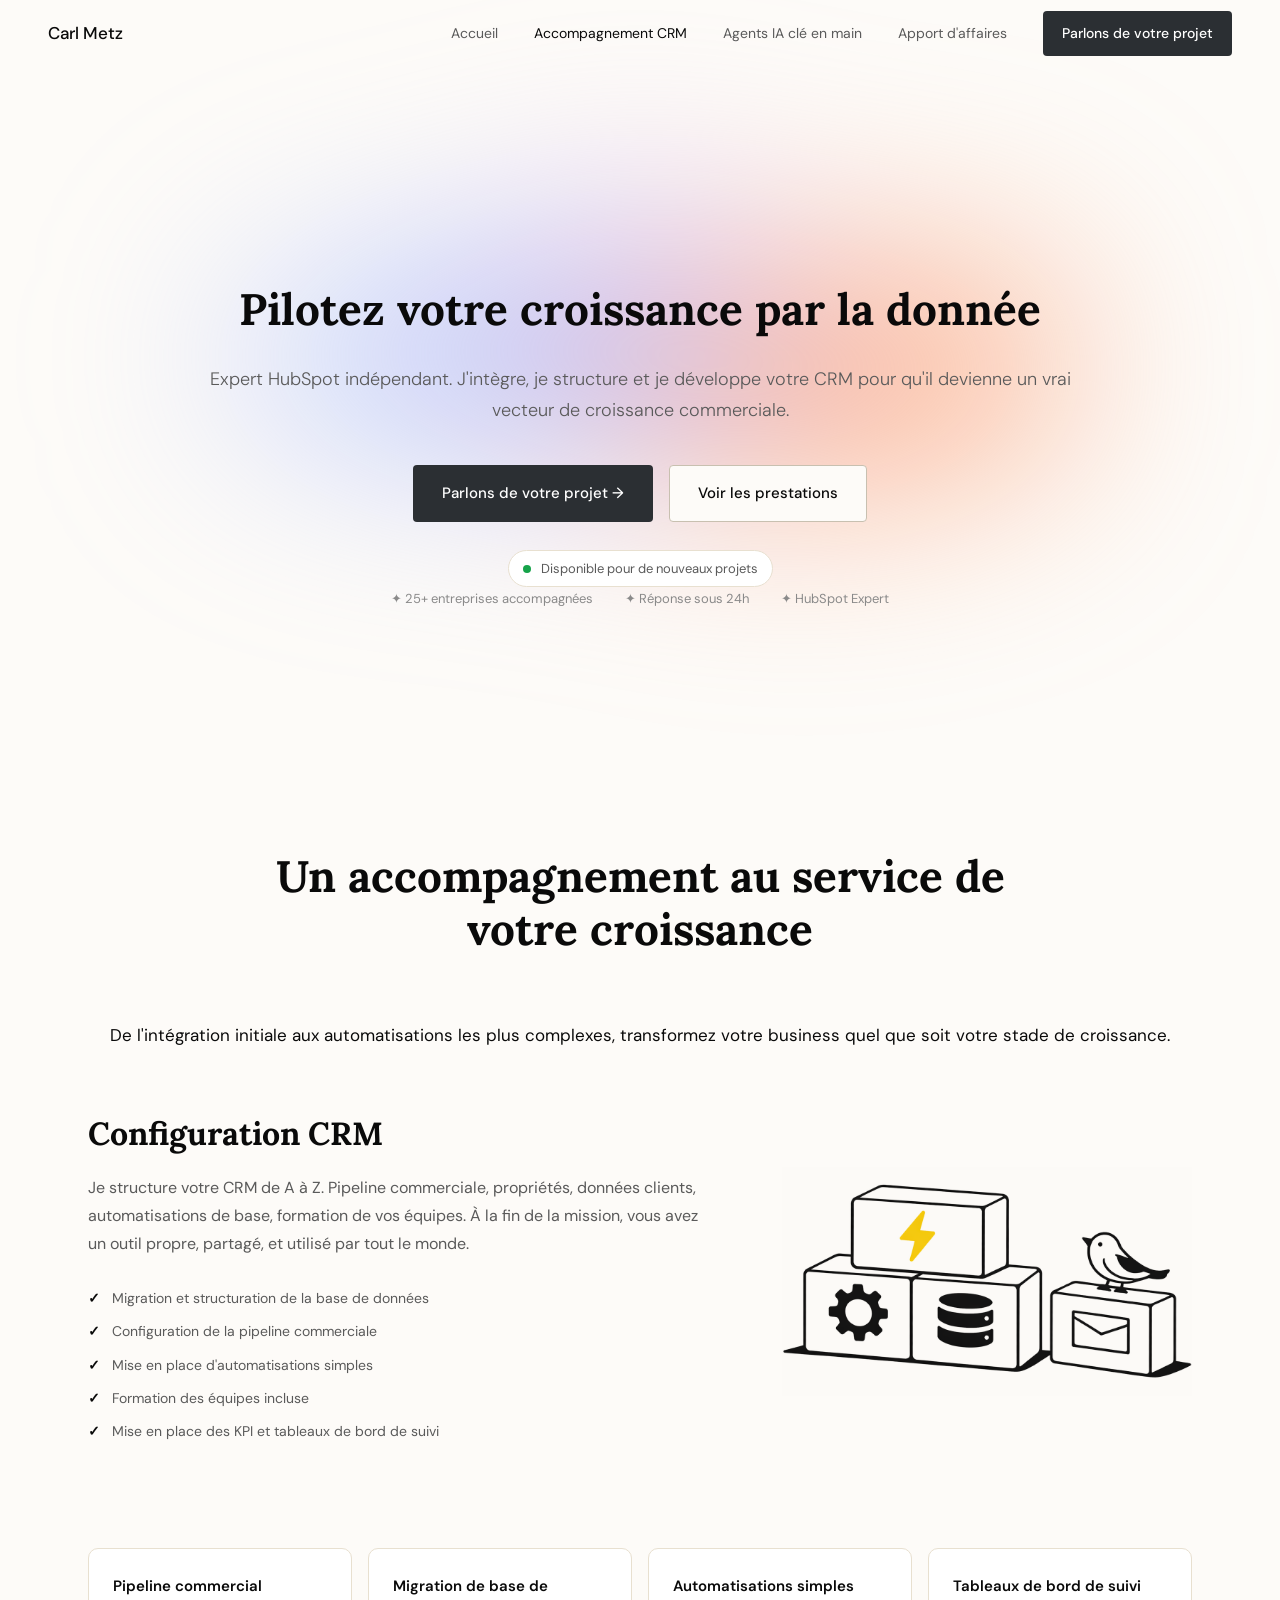
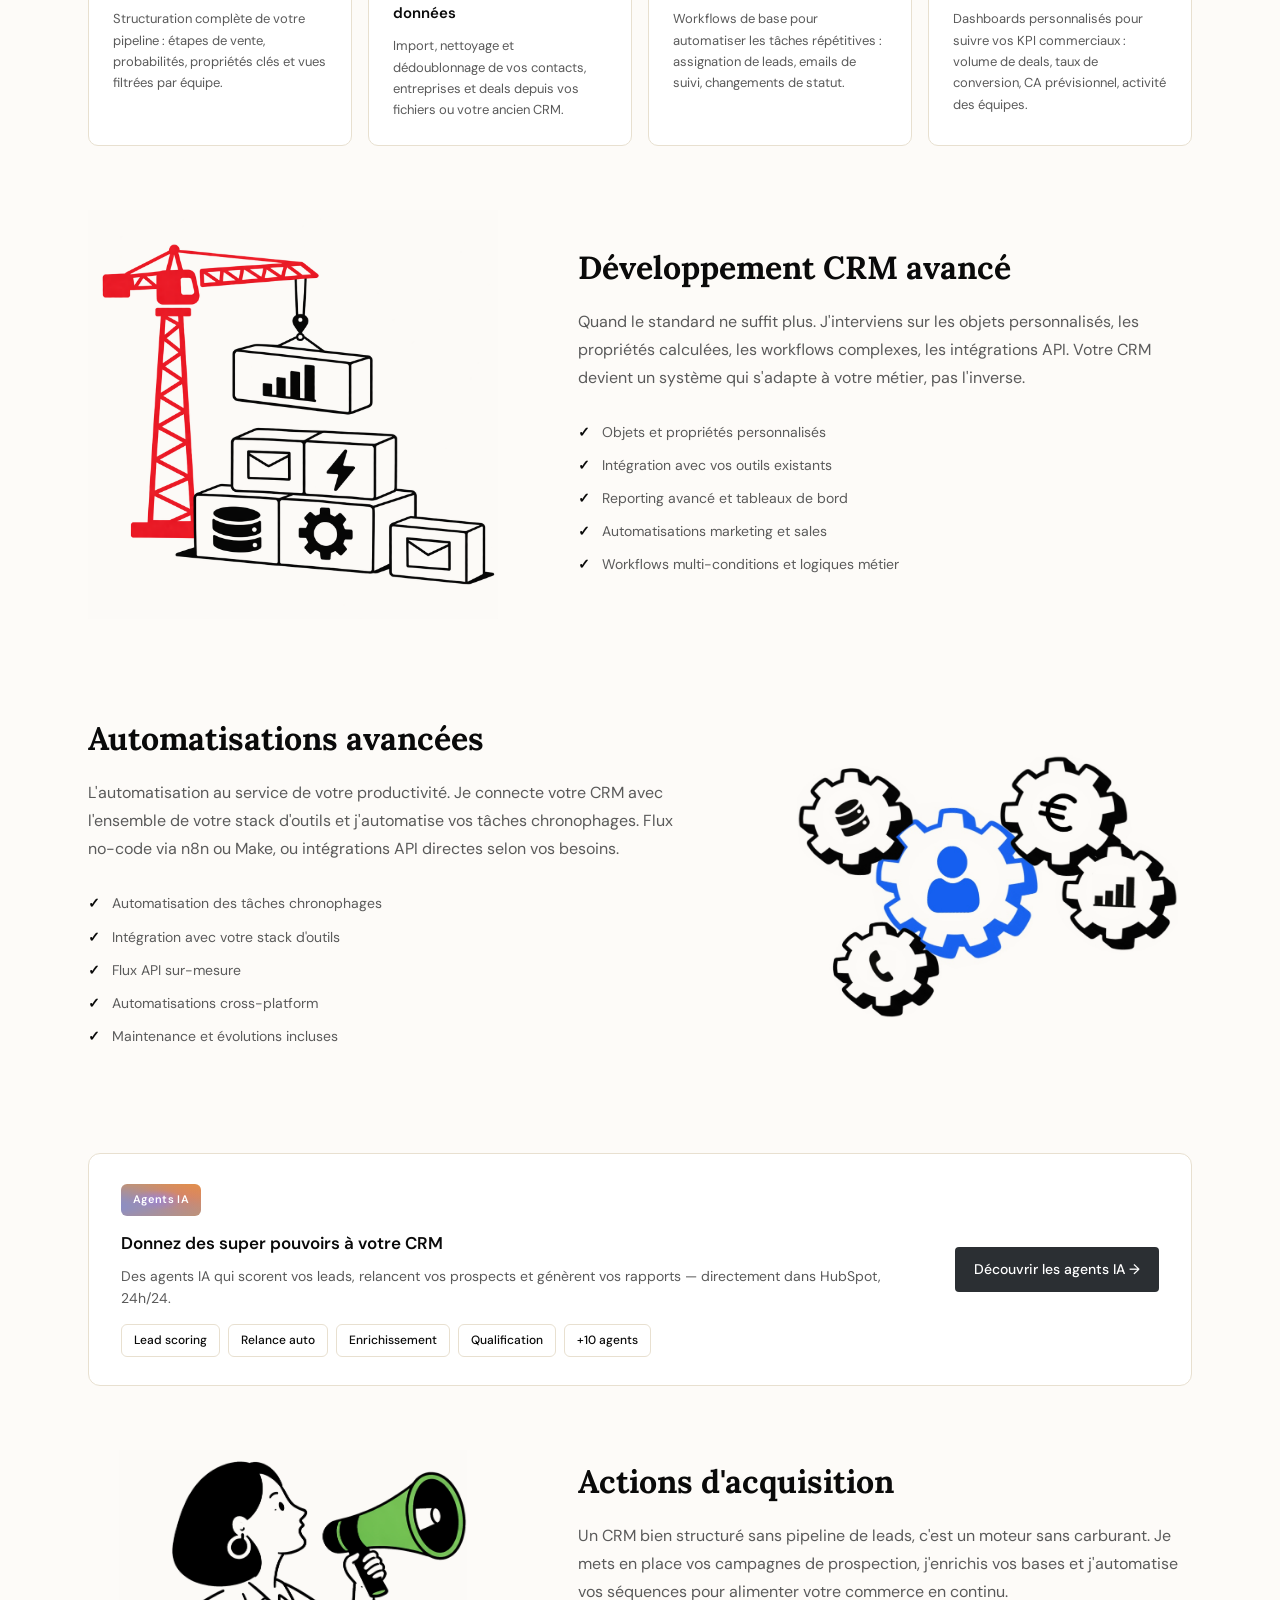
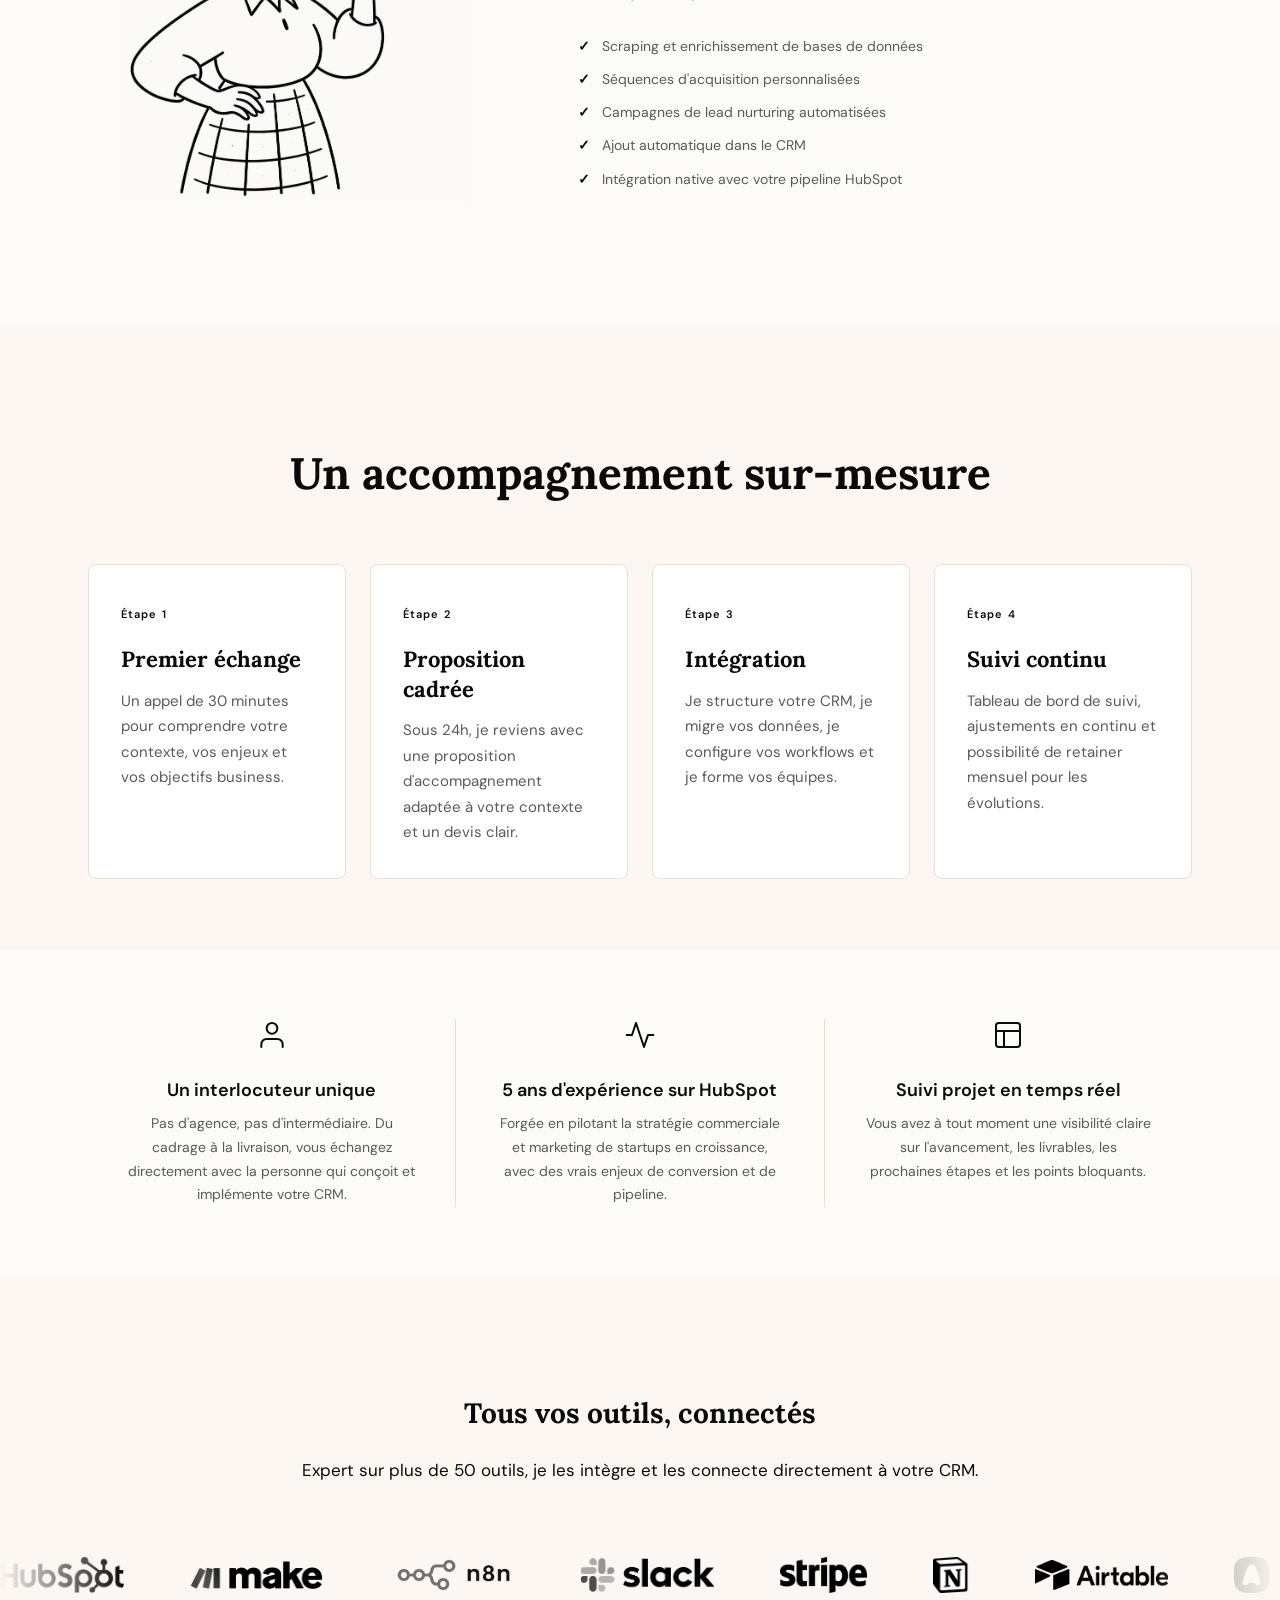
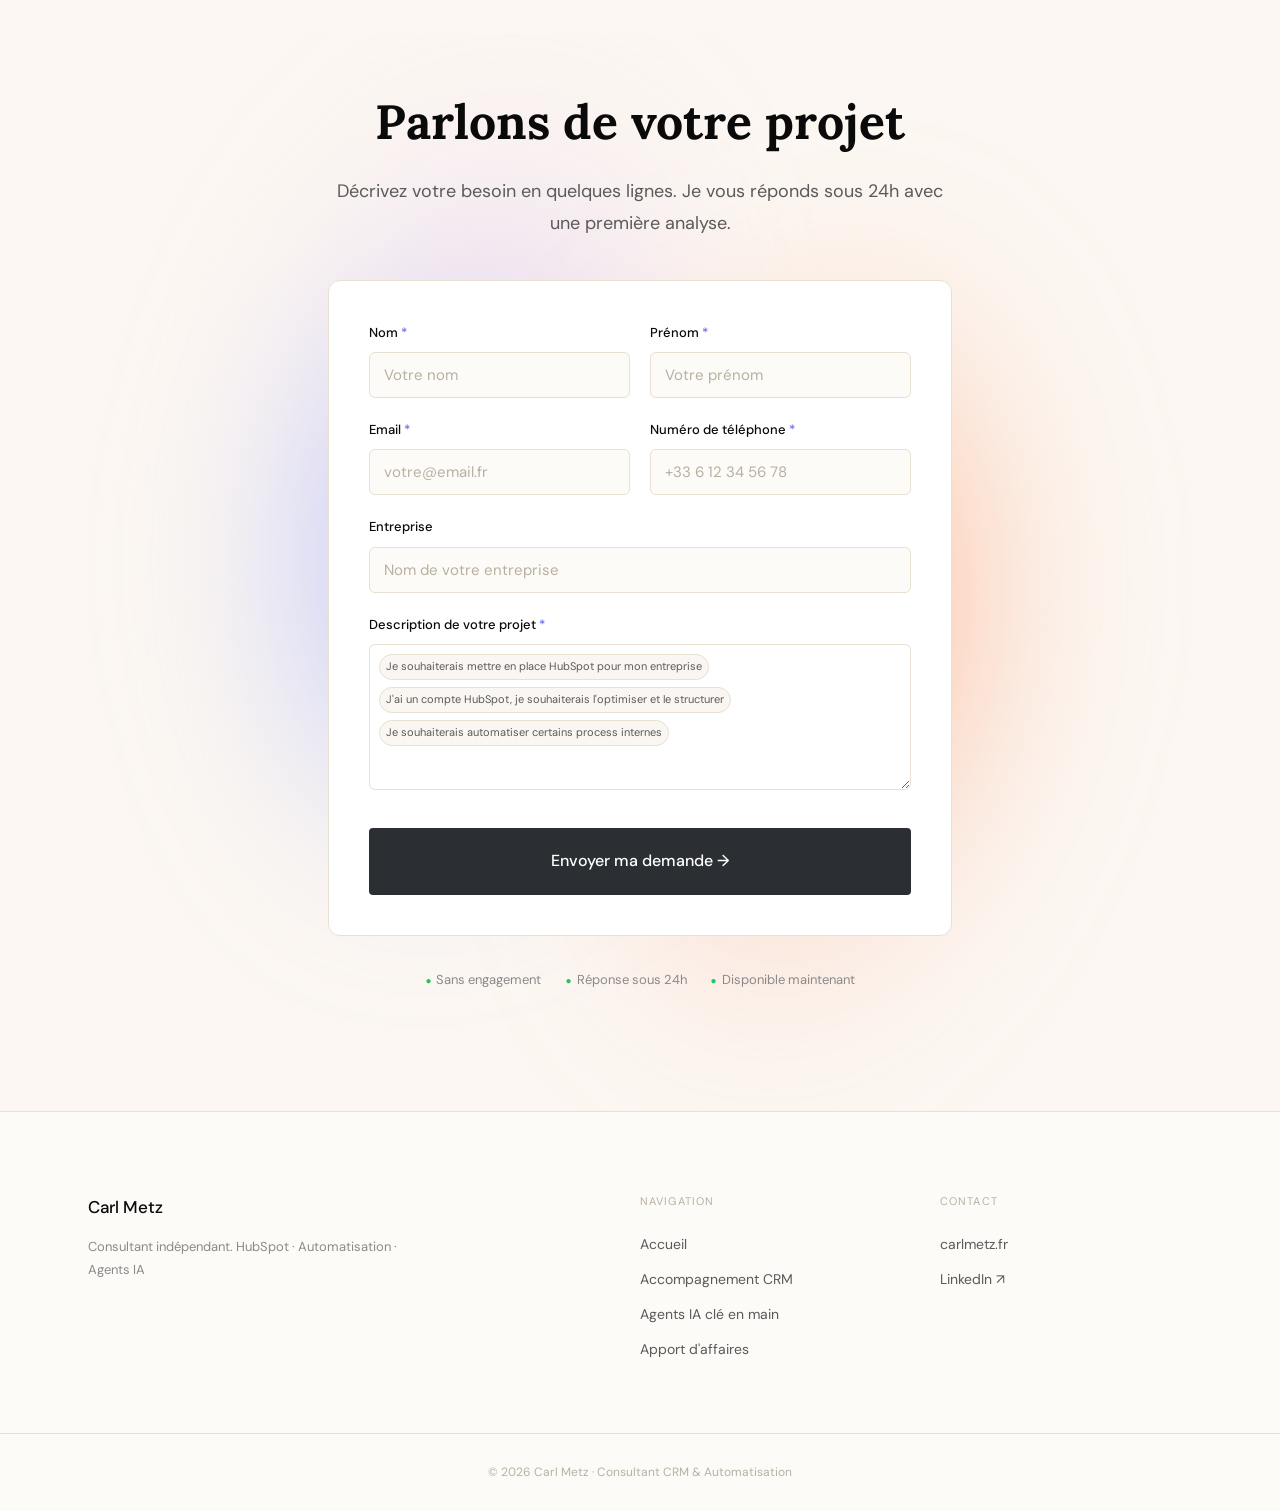
==== commit 9549d6b3: "Copy polish: sur-mesure, contact gap, lowercase acquisition - Replace "sur mesure" with "sur-mesure"" ====
--- a/accompagnement-crm/index.html
+++ b/accompagnement-crm/index.html
@@ -132,7 +132,7 @@
           <ul class="checks">
             <li>Automatisation des tâches chronophages</li>
             <li>Intégration avec votre stack d'outils</li>
-            <li>Flux API sur mesure</li>
+            <li>Flux API sur-mesure</li>
             <li>Automatisations cross-platform</li>
             <li>Maintenance et évolutions incluses</li>
           </ul>
@@ -186,7 +186,7 @@
   <section class="section section-alt reveal" style="padding-bottom: 70px;">
     <div class="container">
       <div class="section-head">
-        <h2 class="section-title centered">Un accompagnement sur mesure</h2>
+        <h2 class="section-title centered">Un accompagnement sur-mesure</h2>
       </div>
       <div class="grid-4">
         <div class="card">
--- a/style.css
+++ b/style.css
@@ -195,13 +195,14 @@
    ============================================ */
 .hero {
   position: relative;
-  min-height: 100vh;
+  min-height: 90vh;
   display: flex;
   align-items: center;
-  padding: 140px 0 80px;
+  padding: 140px 0 40px;
   overflow: hidden;
   isolation: isolate;
 }
+.hero + .section { padding-top: 40px; }
 /* Colored gradient blobs concentrés au centre */
 .hero::before {
   content: "";
@@ -278,7 +279,7 @@
 .hero-ctas {
   display: flex;
   gap: 16px;
-  margin-bottom: 40px;
+  margin-bottom: 20px;
   flex-wrap: wrap;
   justify-content: center;
 }
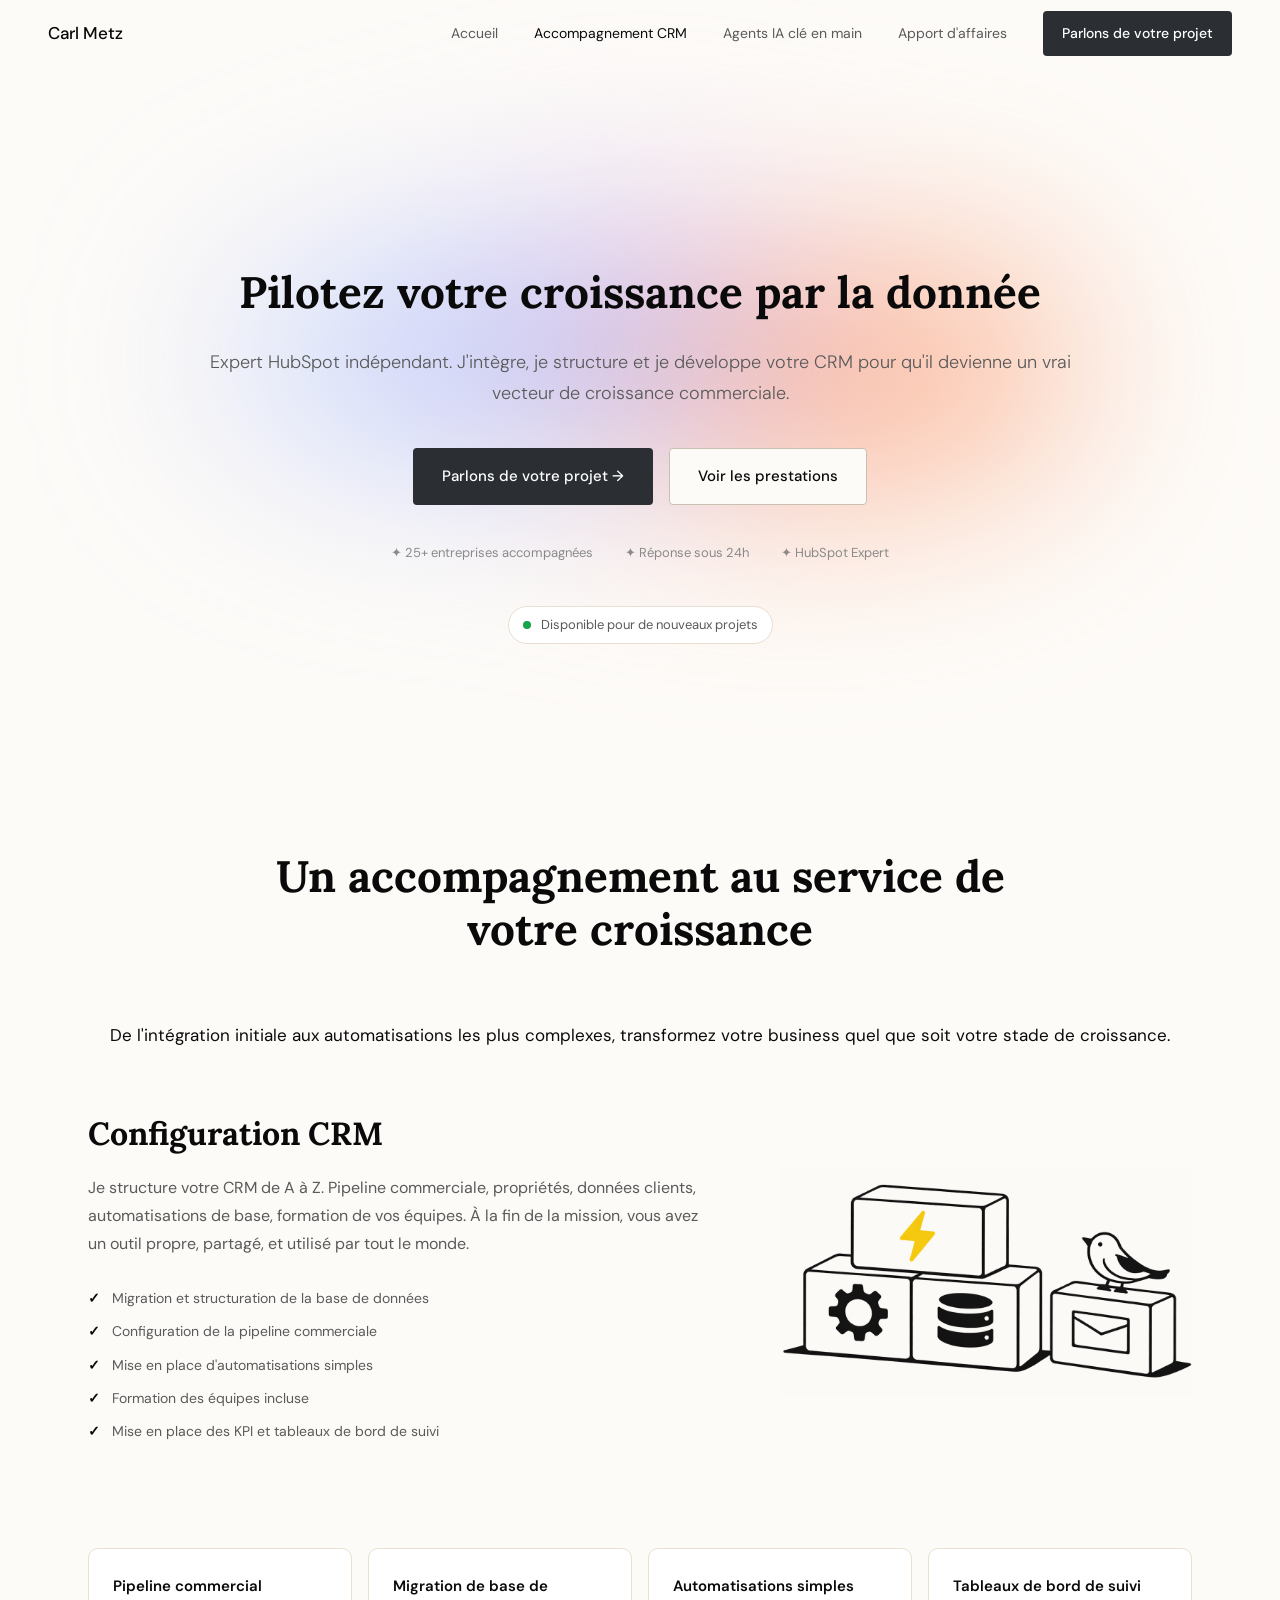
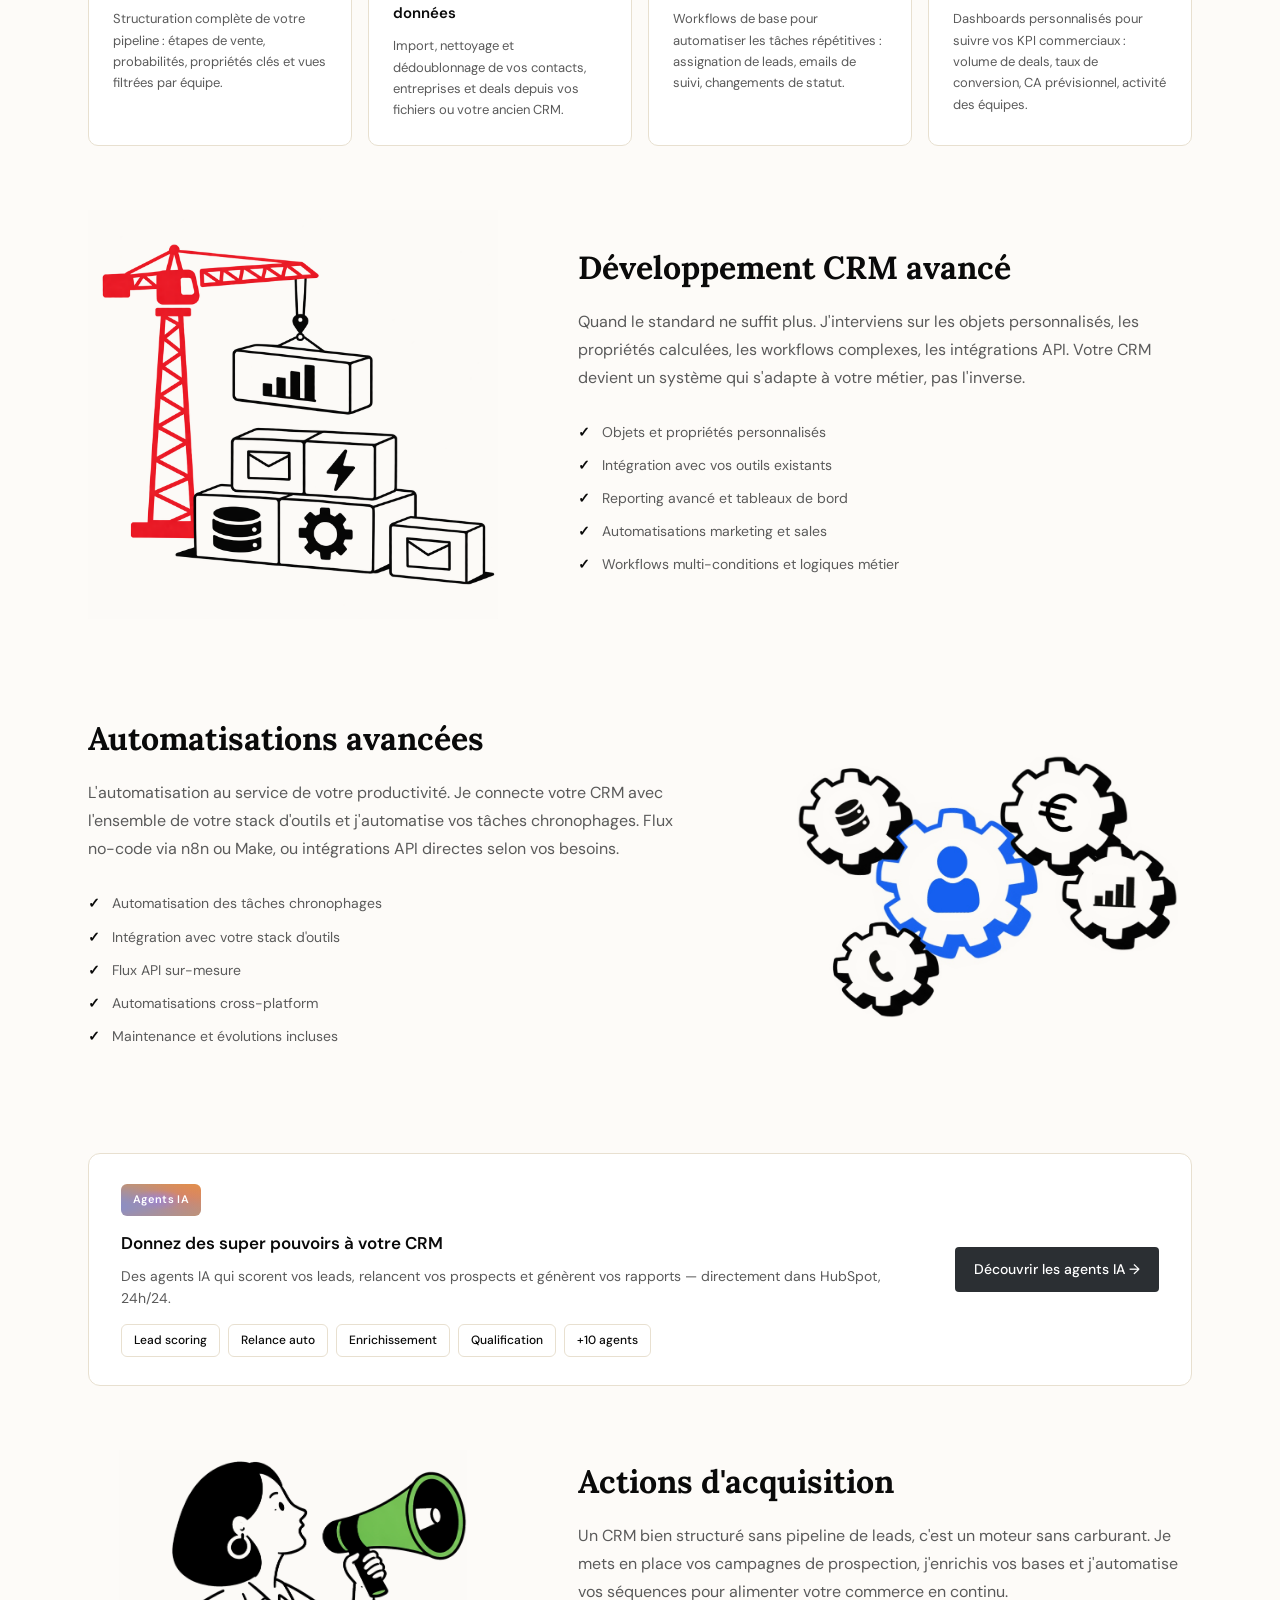
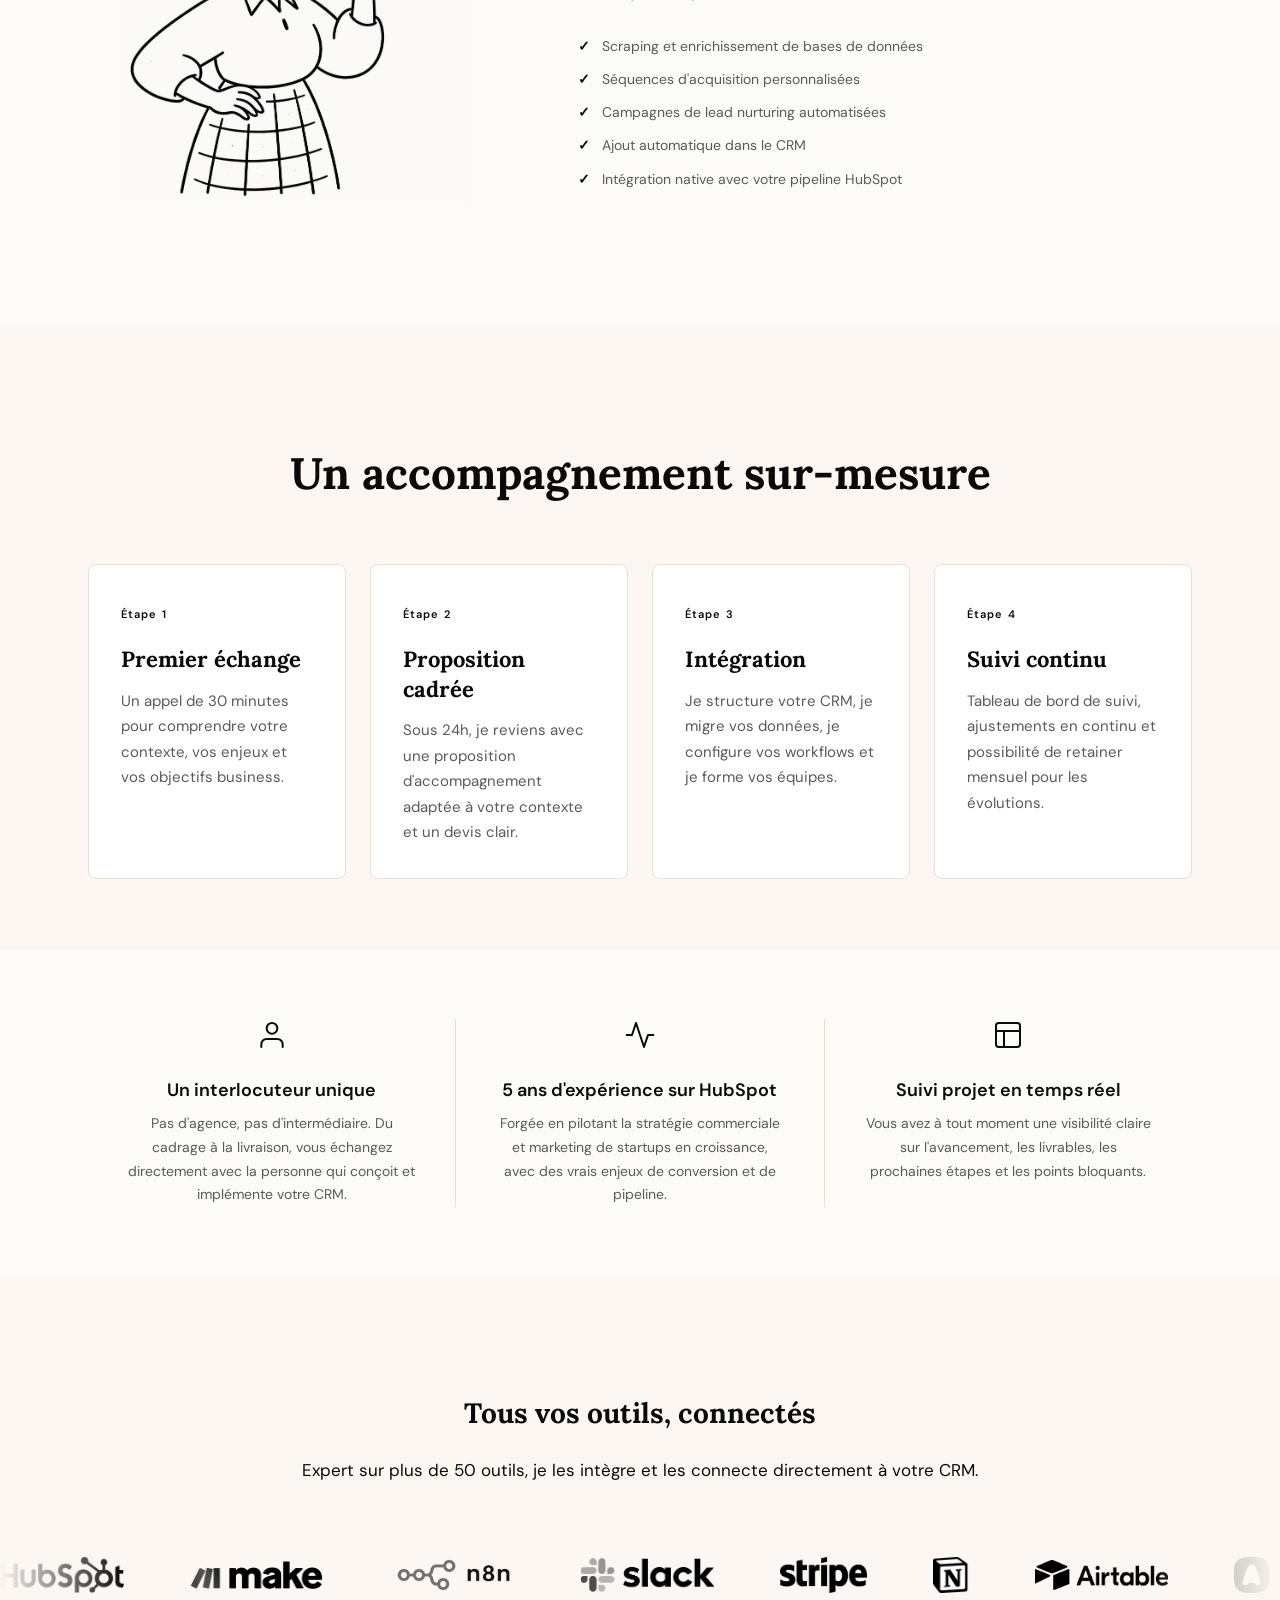
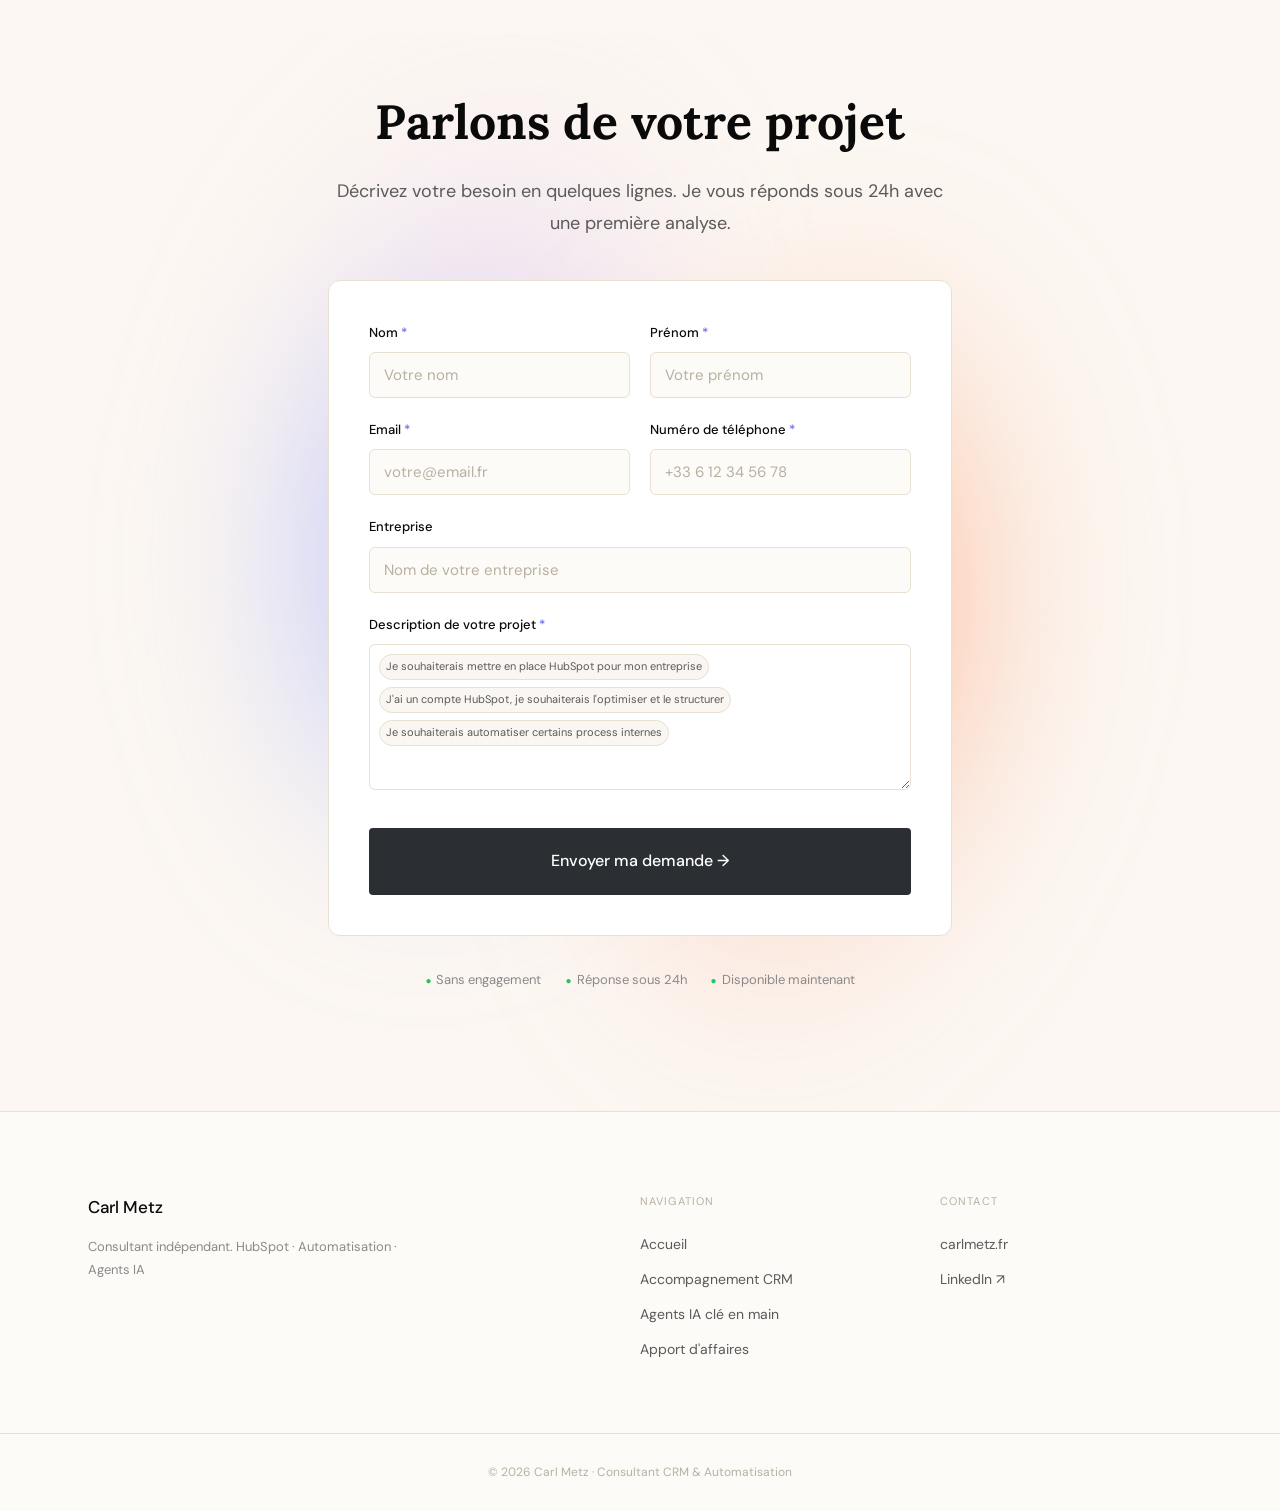
==== commit c8afb4ba: "Add favicon, og:image, full SEO meta tags, hero spacing tweaks, Accueil nav - Add favicon (cm 162px)" ====
--- a/accompagnement-crm/index.html
+++ b/accompagnement-crm/index.html
@@ -5,9 +5,20 @@
   <title>Accompagnement CRM HubSpot, Carl Metz</title>
   <meta name="description" content="Expert HubSpot indépendant. J'intègre, je structure et je développe votre CRM pour qu'il devienne un vrai vecteur de croissance. Réponse sous 24h.">
   <meta name="viewport" content="width=device-width, initial-scale=1">
+  <link rel="icon" type="image/png" href="../Asset/favicon/favicon 162.png">
+  <link rel="apple-touch-icon" href="../Asset/favicon/favicon 162.png">
   <link rel="canonical" href="https://carlmetz.fr/accompagnement-crm">
   <meta property="og:title" content="Accompagnement CRM HubSpot, Carl Metz">
   <meta property="og:description" content="Expert HubSpot indépendant. J'intègre, je structure et je développe votre CRM pour qu'il devienne un vrai vecteur de croissance.">
+  <meta property="og:image" content="https://carlmetz.fr/Asset/social/Social 1.png">
+  <meta property="og:type" content="website">
+  <meta property="og:url" content="https://carlmetz.fr/accompagnement-crm/">
+  <meta property="og:locale" content="fr_FR">
+  <meta property="og:site_name" content="Carl Metz">
+  <meta name="twitter:card" content="summary_large_image">
+  <meta name="twitter:title" content="Accompagnement CRM HubSpot — Carl Metz">
+  <meta name="twitter:description" content="Expert HubSpot indépendant. J'intègre, je structure et je développe votre CRM pour qu'il devienne un vrai vecteur de croissance.">
+  <meta name="twitter:image" content="https://carlmetz.fr/Asset/social/Social 1.png">
   <link rel="preconnect" href="https://fonts.googleapis.com">
   <link rel="preconnect" href="https://fonts.gstatic.com" crossorigin>
   <link href="https://fonts.googleapis.com/css2?family=Lora:ital,wght@0,400;0,700;1,400;1,700&family=DM+Sans:wght@300;400;500;600&display=swap" rel="stylesheet">
@@ -44,18 +55,18 @@
     <div class="container hero-centered">
       <h1>Pilotez votre croissance par la donnée</h1>
       <p class="lede">Expert HubSpot indépendant. J'intègre, je structure et je développe votre CRM pour qu'il devienne un vrai vecteur de croissance commerciale.</p>
-      <div class="hero-ctas">
+      <div class="hero-ctas" style="margin-bottom: 36px;">
         <a href="#contact" class="btn btn-primary">Parlons de votre projet →</a>
         <a href="#prestations" class="btn btn-outline">Voir les prestations</a>
       </div>
-      <div class="pill">
-        <span class="pulse"></span>
-        Disponible pour de nouveaux projets
-      </div>
-      <div class="badges">
+      <div class="badges" style="margin-bottom: 28px;">
         <span>✦ 25+ entreprises accompagnées</span>
         <span>✦ Réponse sous 24h</span>
         <span>✦ HubSpot Expert</span>
+      </div>
+      <div class="pill" style="margin-top: 14px;">
+        <span class="pulse"></span>
+        Disponible pour de nouveaux projets
       </div>
     </div>
   </section>
